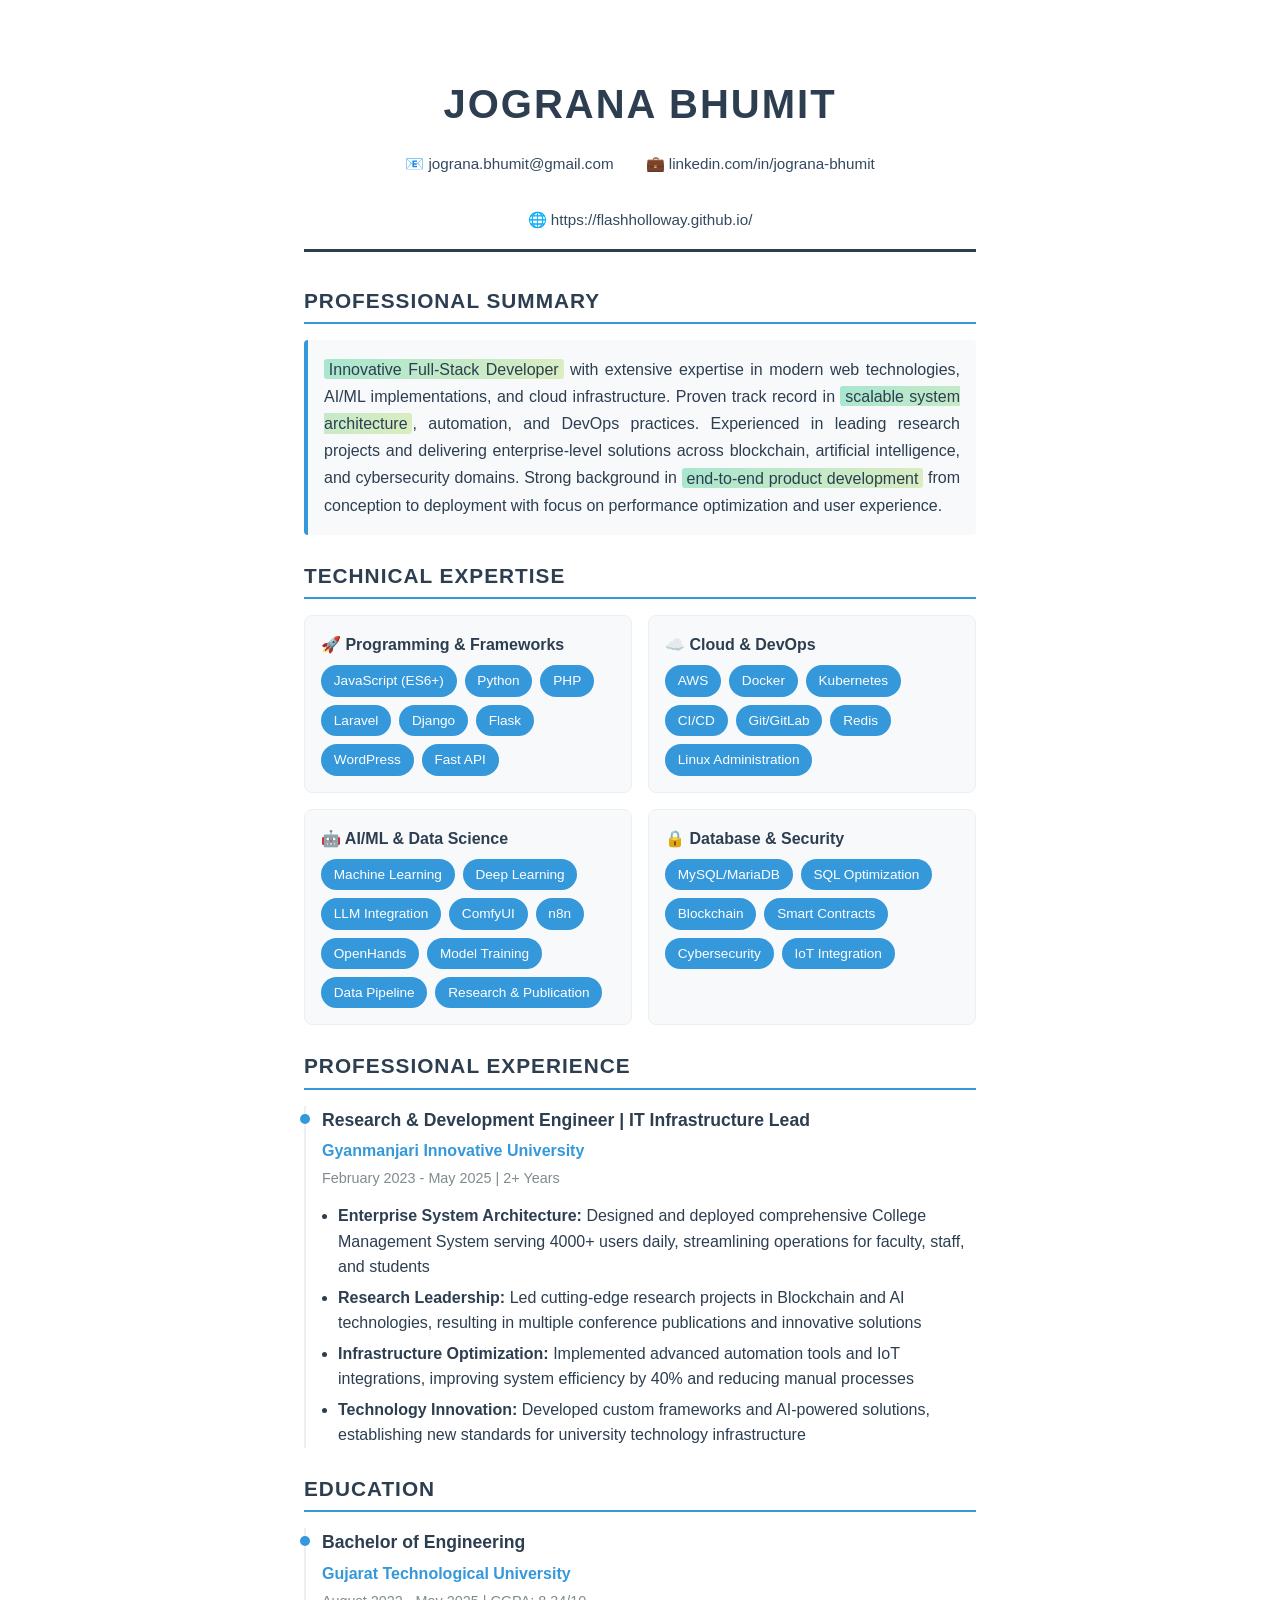
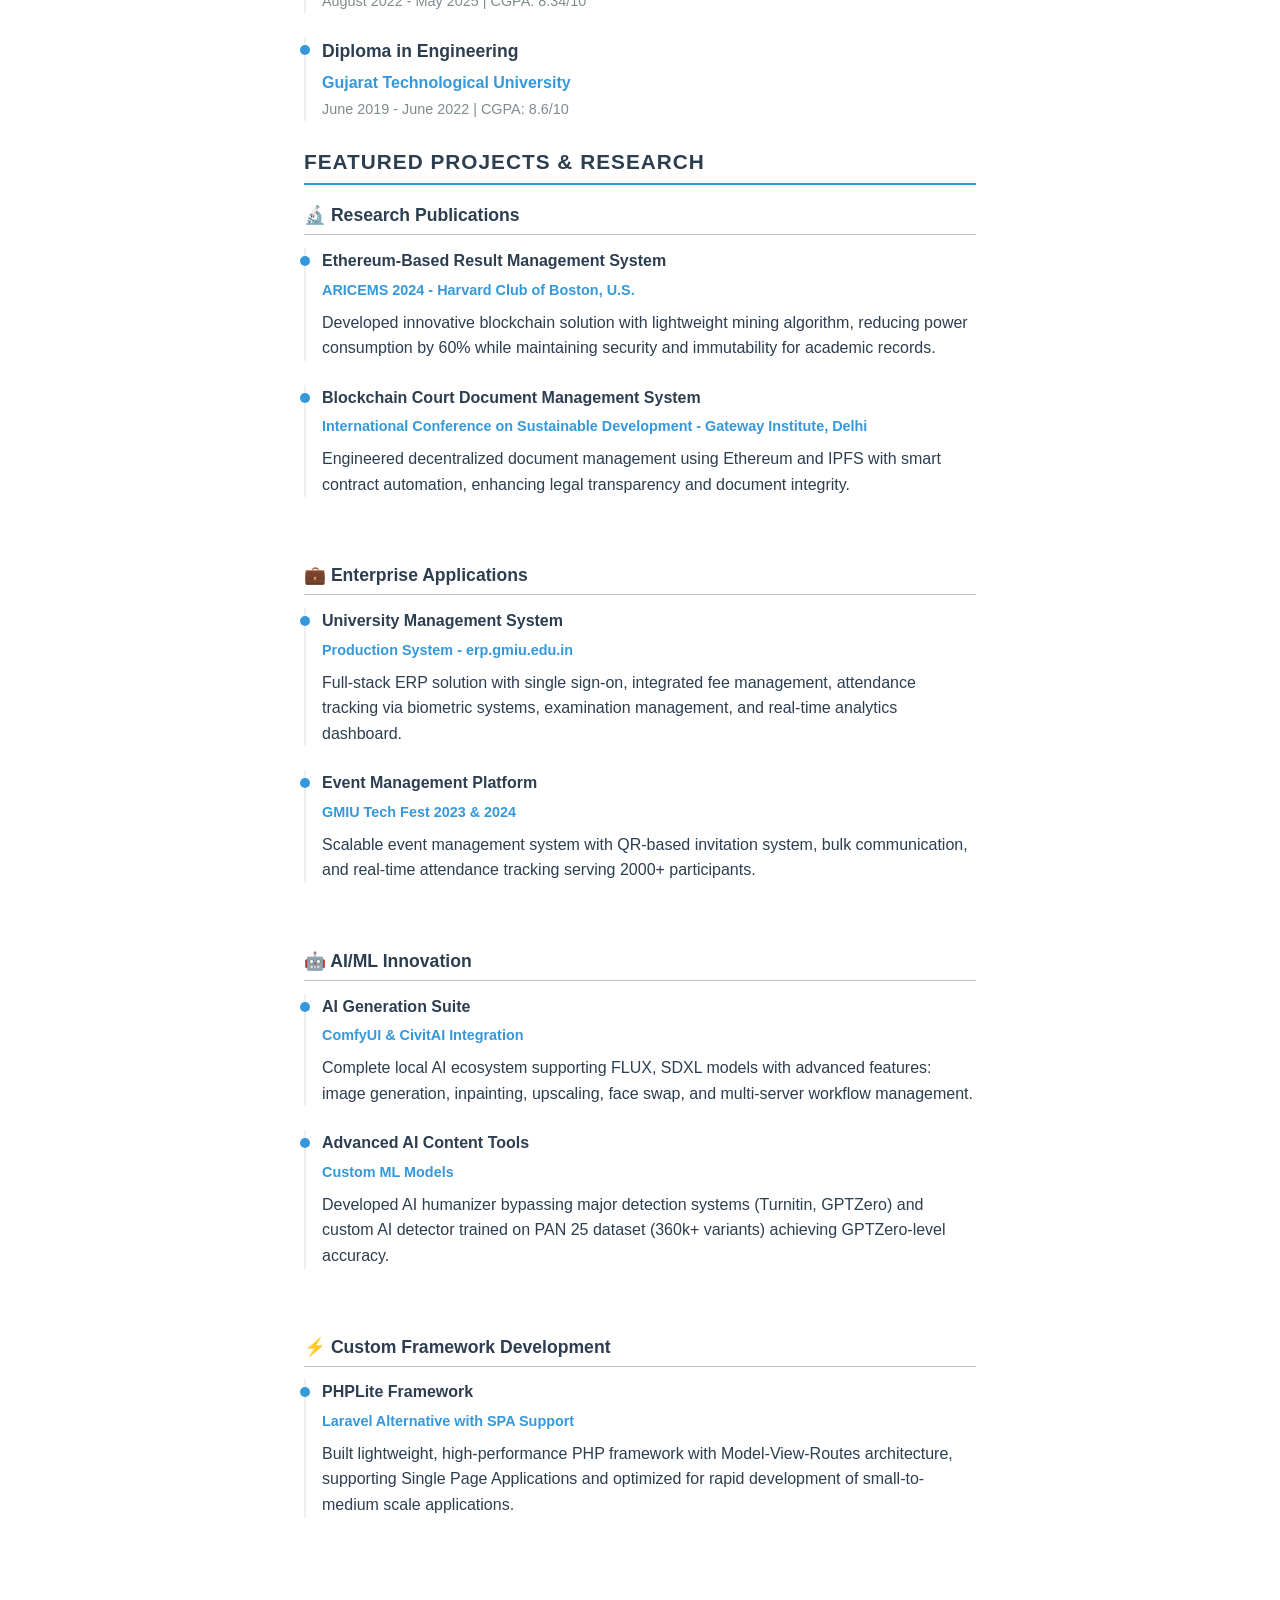
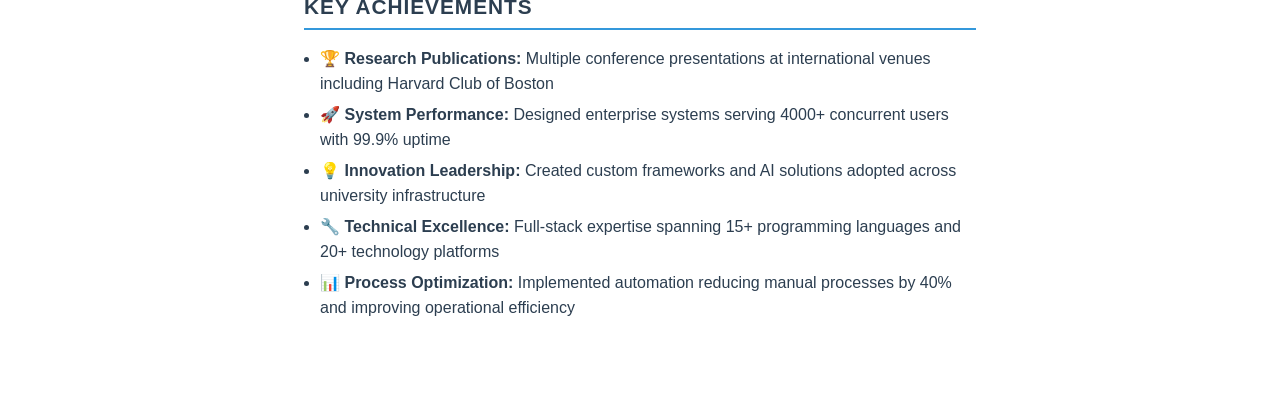
==== resume.html @ 586ed1d1 "Initial Commit Signed-off-by: FlaShHolloway <flashholloway@gmail.com>" ====
<!DOCTYPE html>
<html lang="en">
<head>
    <meta charset="UTF-8">
    <meta name="viewport" content="width=device-width, initial-scale=1.0">
    <title>Jograna Bhumit - Resume</title>
    <link rel="icon"
        href="data:image/svg+xml,%3Csvg xmlns='http://www.w3.org/2000/svg' viewBox='0 0 100 100'%3E%3Cdefs%3E%3ClinearGradient id='g' x1='0' y1='0' x2='1' y2='1'%3E%3Cstop offset='0%25' stop-color='%2300ffff'/%3E%3Cstop offset='100%25' stop-color='%23ff00ff'/%3E%3C/linearGradient%3E%3C/defs%3E%3Cstyle%3E@import url('https://fonts.googleapis.com/css2?family=Orbitron:wght@900');%3C/style%3E%3Crect width='100' height='100' rx='20' fill='%230a0a0a' stroke='url(%23g)' stroke-width='5'/%3E%3Ctext x='50%25' y='50%25' font-family='Orbitron,sans-serif' font-size='50' font-weight='900' fill='url(%23g)' text-anchor='middle' dy='.35em'%3EJB%3C/text%3E%3C/svg%3E">
    <style>
        * {
            margin: 0;
            padding: 0;
            box-sizing: border-box;
        }
        
        body {
            font-family: 'Segoe UI', Tahoma, Geneva, Verdana, sans-serif;
            line-height: 1.6;
            color: #333;
            background: white;
            max-width: 8.5in;
            margin: 0 auto;
            padding: 0.75in;
        }
        
        .header {
            text-align: center;
            margin-bottom: 2rem;
            border-bottom: 3px solid #2c3e50;
            padding-bottom: 1rem;
        }
        
        .name {
            font-size: 2.5rem;
            font-weight: 700;
            color: #2c3e50;
            margin-bottom: 0.5rem;
            letter-spacing: 2px;
        }
        
        .contact-info {
            display: flex;
            justify-content: center;
            gap: 2rem;
            flex-wrap: wrap;
            margin-top: 1rem;
        }
        
        .contact-item {
            color: #34495e;
            font-size: 0.95rem;
            display: flex;
            align-items: center;
            gap: 0.5rem;
        }
        
        .section {
            margin: 1.5rem 0;
        }
        
        .section-title {
            font-size: 1.3rem;
            font-weight: 700;
            color: #2c3e50;
            margin-bottom: 1rem;
            text-transform: uppercase;
            letter-spacing: 1px;
            border-bottom: 2px solid #3498db;
            padding-bottom: 0.3rem;
        }
        
        .summary {
            font-size: 1rem;
            line-height: 1.7;
            color: #2c3e50;
            text-align: justify;
            background: #f8f9fa;
            padding: 1rem;
            border-left: 4px solid #3498db;
            border-radius: 4px;
        }
        
        .experience-item, .education-item, .project-item {
            margin-bottom: 1.5rem;
            padding-left: 1rem;
            border-left: 2px solid #ecf0f1;
            position: relative;
        }
        
        .experience-item::before, .education-item::before, .project-item::before {
            content: '';
            position: absolute;
            left: -6px;
            top: 0.5rem;
            width: 10px;
            height: 10px;
            border-radius: 50%;
            background: #3498db;
        }
        
        .job-title {
            font-size: 1.1rem;
            font-weight: 700;
            color: #2c3e50;
            margin-bottom: 0.3rem;
        }
        
        .company {
            font-size: 1rem;
            font-weight: 600;
            color: #3498db;
            margin-bottom: 0.2rem;
        }
        
        .duration {
            font-size: 0.9rem;
            color: #7f8c8d;
            margin-bottom: 0.8rem;
        }
        
        .description {
            color: #2c3e50;
            line-height: 1.6;
        }
        
        .description ul {
            margin-left: 1rem;
            margin-top: 0.5rem;
        }
        
        .description li {
            margin-bottom: 0.3rem;
        }
        
        .skills-grid {
            display: grid;
            grid-template-columns: repeat(auto-fit, minmax(300px, 1fr));
            gap: 1rem;
            margin-top: 1rem;
        }
        
        .skill-category {
            background: #f8f9fa;
            padding: 1rem;
            border-radius: 8px;
            border: 1px solid #ecf0f1;
        }
        
        .skill-category-title {
            font-weight: 700;
            color: #2c3e50;
            margin-bottom: 0.5rem;
            font-size: 1rem;
        }
        
        .skill-tags {
            display: flex;
            flex-wrap: wrap;
            gap: 0.5rem;
        }
        
        .skill-tag {
            background: #3498db;
            color: white;
            padding: 0.3rem 0.8rem;
            border-radius: 20px;
            font-size: 0.85rem;
            font-weight: 500;
        }
        
        .projects-grid {
            display: grid;
            gap: 1rem;
        }
        
        .project-category {
            margin-bottom: 1.5rem;
        }
        
        .project-category-title {
            font-size: 1.1rem;
            font-weight: 700;
            color: #2c3e50;
            margin-bottom: 0.8rem;
            padding-bottom: 0.3rem;
            border-bottom: 1px solid #bdc3c7;
        }
        
        .project-title {
            font-weight: 700;
            color: #2c3e50;
            margin-bottom: 0.3rem;
        }
        
        .project-subtitle {
            font-size: 0.9rem;
            color: #3498db;
            font-weight: 600;
            margin-bottom: 0.5rem;
        }
        
        .highlight {
            background: linear-gradient(120deg, #a8e6cf 0%, #dcedc1 100%);
            padding: 0.1rem 0.3rem;
            border-radius: 3px;
        }
        
        @media print {
            body {
                padding: 0.5in;
                max-width: none;
            }
            .section {
                break-inside: avoid;
            }
        }
    </style>
</head>
<body>
    <div class="header">
        <div class="name">JOGRANA BHUMIT</div>
        <div class="contact-info">
            <div class="contact-item">📧 jograna.bhumit@gmail.com</div>
            <div class="contact-item">💼 linkedin.com/in/jograna-bhumit</div>
            <div class="contact-item">🌐 https://flashholloway.github.io/</div>
        </div>
    </div>

    <div class="section">
        <div class="section-title">Professional Summary</div>
        <div class="summary">
            <span class="highlight">Innovative Full-Stack Developer</span> with extensive expertise in modern web technologies, AI/ML implementations, and cloud infrastructure. Proven track record in <span class="highlight">scalable system architecture</span>, automation, and DevOps practices. Experienced in leading research projects and delivering enterprise-level solutions across blockchain, artificial intelligence, and cybersecurity domains. Strong background in <span class="highlight">end-to-end product development</span> from conception to deployment with focus on performance optimization and user experience.
        </div>
    </div>

    <div class="section">
        <div class="section-title">Technical Expertise</div>
        <div class="skills-grid">
            <div class="skill-category">
                <div class="skill-category-title">🚀 Programming & Frameworks</div>
                <div class="skill-tags">
                    <span class="skill-tag">JavaScript (ES6+)</span>
                    <span class="skill-tag">Python</span>
                    <span class="skill-tag">PHP</span>
                    <span class="skill-tag">Laravel</span>
                    <span class="skill-tag">Django</span>
                    <span class="skill-tag">Flask</span>
                    <span class="skill-tag">WordPress</span>
                    <span class="skill-tag">Fast API</span>
                </div>
            </div>
            <div class="skill-category">
                <div class="skill-category-title">☁️ Cloud & DevOps</div>
                <div class="skill-tags">
                    <span class="skill-tag">AWS</span>
                    <span class="skill-tag">Docker</span>
                    <span class="skill-tag">Kubernetes</span>
                    <span class="skill-tag">CI/CD</span>
                    <span class="skill-tag">Git/GitLab</span>
                    <span class="skill-tag">Redis</span>
                    <span class="skill-tag">Linux Administration</span>
                </div>
            </div>
            <div class="skill-category">
                <div class="skill-category-title">🤖 AI/ML & Data Science</div>
                <div class="skill-tags">
                    <span class="skill-tag">Machine Learning</span>
                    <span class="skill-tag">Deep Learning</span>
                    <span class="skill-tag">LLM Integration</span>
                    <span class="skill-tag">ComfyUI</span>
                    <span class="skill-tag">n8n</span>
                    <span class="skill-tag">OpenHands</span>
                    <span class="skill-tag">Model Training</span>
                    <span class="skill-tag">Data Pipeline</span>
                    <span class="skill-tag">Research & Publication</span>
                </div>
            </div>
            <div class="skill-category">
                <div class="skill-category-title">🔒 Database & Security</div>
                <div class="skill-tags">
                    <span class="skill-tag">MySQL/MariaDB</span>
                    <span class="skill-tag">SQL Optimization</span>
                    <span class="skill-tag">Blockchain</span>
                    <span class="skill-tag">Smart Contracts</span>
                    <span class="skill-tag">Cybersecurity</span>
                    <span class="skill-tag">IoT Integration</span>
                </div>
            </div>
        </div>
    </div>

    <div class="section">
        <div class="section-title">Professional Experience</div>
        <div class="experience-item">
            <div class="job-title">Research & Development Engineer | IT Infrastructure Lead</div>
            <div class="company">Gyanmanjari Innovative University</div>
            <div class="duration">February 2023 - May 2025 | 2+ Years</div>
            <div class="description">
                <ul>
                    <li><strong>Enterprise System Architecture:</strong> Designed and deployed comprehensive College Management System serving 4000+ users daily, streamlining operations for faculty, staff, and students</li>
                    <li><strong>Research Leadership:</strong> Led cutting-edge research projects in Blockchain and AI technologies, resulting in multiple conference publications and innovative solutions</li>
                    <li><strong>Infrastructure Optimization:</strong> Implemented advanced automation tools and IoT integrations, improving system efficiency by 40% and reducing manual processes</li>
                    <li><strong>Technology Innovation:</strong> Developed custom frameworks and AI-powered solutions, establishing new standards for university technology infrastructure</li>
                </ul>
            </div>
        </div>
    </div>

    <div class="section">
        <div class="section-title">Education</div>
        <div class="education-item">
            <div class="job-title">Bachelor of Engineering</div>
            <div class="company">Gujarat Technological University</div>
            <div class="duration">August 2022 - May 2025 | CGPA: 8.34/10</div>
        </div>
        <div class="education-item">
            <div class="job-title">Diploma in Engineering</div>
            <div class="company">Gujarat Technological University</div>
            <div class="duration">June 2019 - June 2022 | CGPA: 8.6/10</div>
        </div>
    </div>

    <div class="section">
        <div class="section-title">Featured Projects & Research</div>
        <div class="projects-grid">
            <div class="project-category">
                <div class="project-category-title">🔬 Research Publications</div>
                <div class="project-item">
                    <div class="project-title">Ethereum-Based Result Management System</div>
                    <div class="project-subtitle">ARICEMS 2024 - Harvard Club of Boston, U.S.</div>
                    <div class="description">Developed innovative blockchain solution with lightweight mining algorithm, reducing power consumption by 60% while maintaining security and immutability for academic records.</div>
                </div>
                <div class="project-item">
                    <div class="project-title">Blockchain Court Document Management System</div>
                    <div class="project-subtitle">International Conference on Sustainable Development - Gateway Institute, Delhi</div>
                    <div class="description">Engineered decentralized document management using Ethereum and IPFS with smart contract automation, enhancing legal transparency and document integrity.</div>
                </div>
            </div>

            <div class="project-category">
                <div class="project-category-title">💼 Enterprise Applications</div>
                <div class="project-item">
                    <div class="project-title">University Management System</div>
                    <div class="project-subtitle">Production System - erp.gmiu.edu.in</div>
                    <div class="description">Full-stack ERP solution with single sign-on, integrated fee management, attendance tracking via biometric systems, examination management, and real-time analytics dashboard.</div>
                </div>
                <div class="project-item">
                    <div class="project-title">Event Management Platform</div>
                    <div class="project-subtitle">GMIU Tech Fest 2023 & 2024</div>
                    <div class="description">Scalable event management system with QR-based invitation system, bulk communication, and real-time attendance tracking serving 2000+ participants.</div>
                </div>
            </div>

            <div class="project-category">
                <div class="project-category-title">🤖 AI/ML Innovation</div>
                <div class="project-item">
                    <div class="project-title">AI Generation Suite</div>
                    <div class="project-subtitle">ComfyUI & CivitAI Integration</div>
                    <div class="description">Complete local AI ecosystem supporting FLUX, SDXL models with advanced features: image generation, inpainting, upscaling, face swap, and multi-server workflow management.</div>
                </div>
                <div class="project-item">
                    <div class="project-title">Advanced AI Content Tools</div>
                    <div class="project-subtitle">Custom ML Models</div>
                    <div class="description">Developed AI humanizer bypassing major detection systems (Turnitin, GPTZero) and custom AI detector trained on PAN 25 dataset (360k+ variants) achieving GPTZero-level accuracy.</div>
                </div>
            </div>

            <div class="project-category">
                <div class="project-category-title">⚡ Custom Framework Development</div>
                <div class="project-item">
                    <div class="project-title">PHPLite Framework</div>
                    <div class="project-subtitle">Laravel Alternative with SPA Support</div>
                    <div class="description">Built lightweight, high-performance PHP framework with Model-View-Routes architecture, supporting Single Page Applications and optimized for rapid development of small-to-medium scale applications.</div>
                </div>
            </div>
        </div>
    </div>

    <div class="section">
        <div class="section-title">Key Achievements</div>
        <div class="description">
            <ul>
                <li>🏆 <strong>Research Publications:</strong> Multiple conference presentations at international venues including Harvard Club of Boston</li>
                <li>🚀 <strong>System Performance:</strong> Designed enterprise systems serving 4000+ concurrent users with 99.9% uptime</li>
                <li>💡 <strong>Innovation Leadership:</strong> Created custom frameworks and AI solutions adopted across university infrastructure</li>
                <li>🔧 <strong>Technical Excellence:</strong> Full-stack expertise spanning 15+ programming languages and 20+ technology platforms</li>
                <li>📊 <strong>Process Optimization:</strong> Implemented automation reducing manual processes by 40% and improving operational efficiency</li>
            </ul>
        </div>
    </div>
</body>
</html>
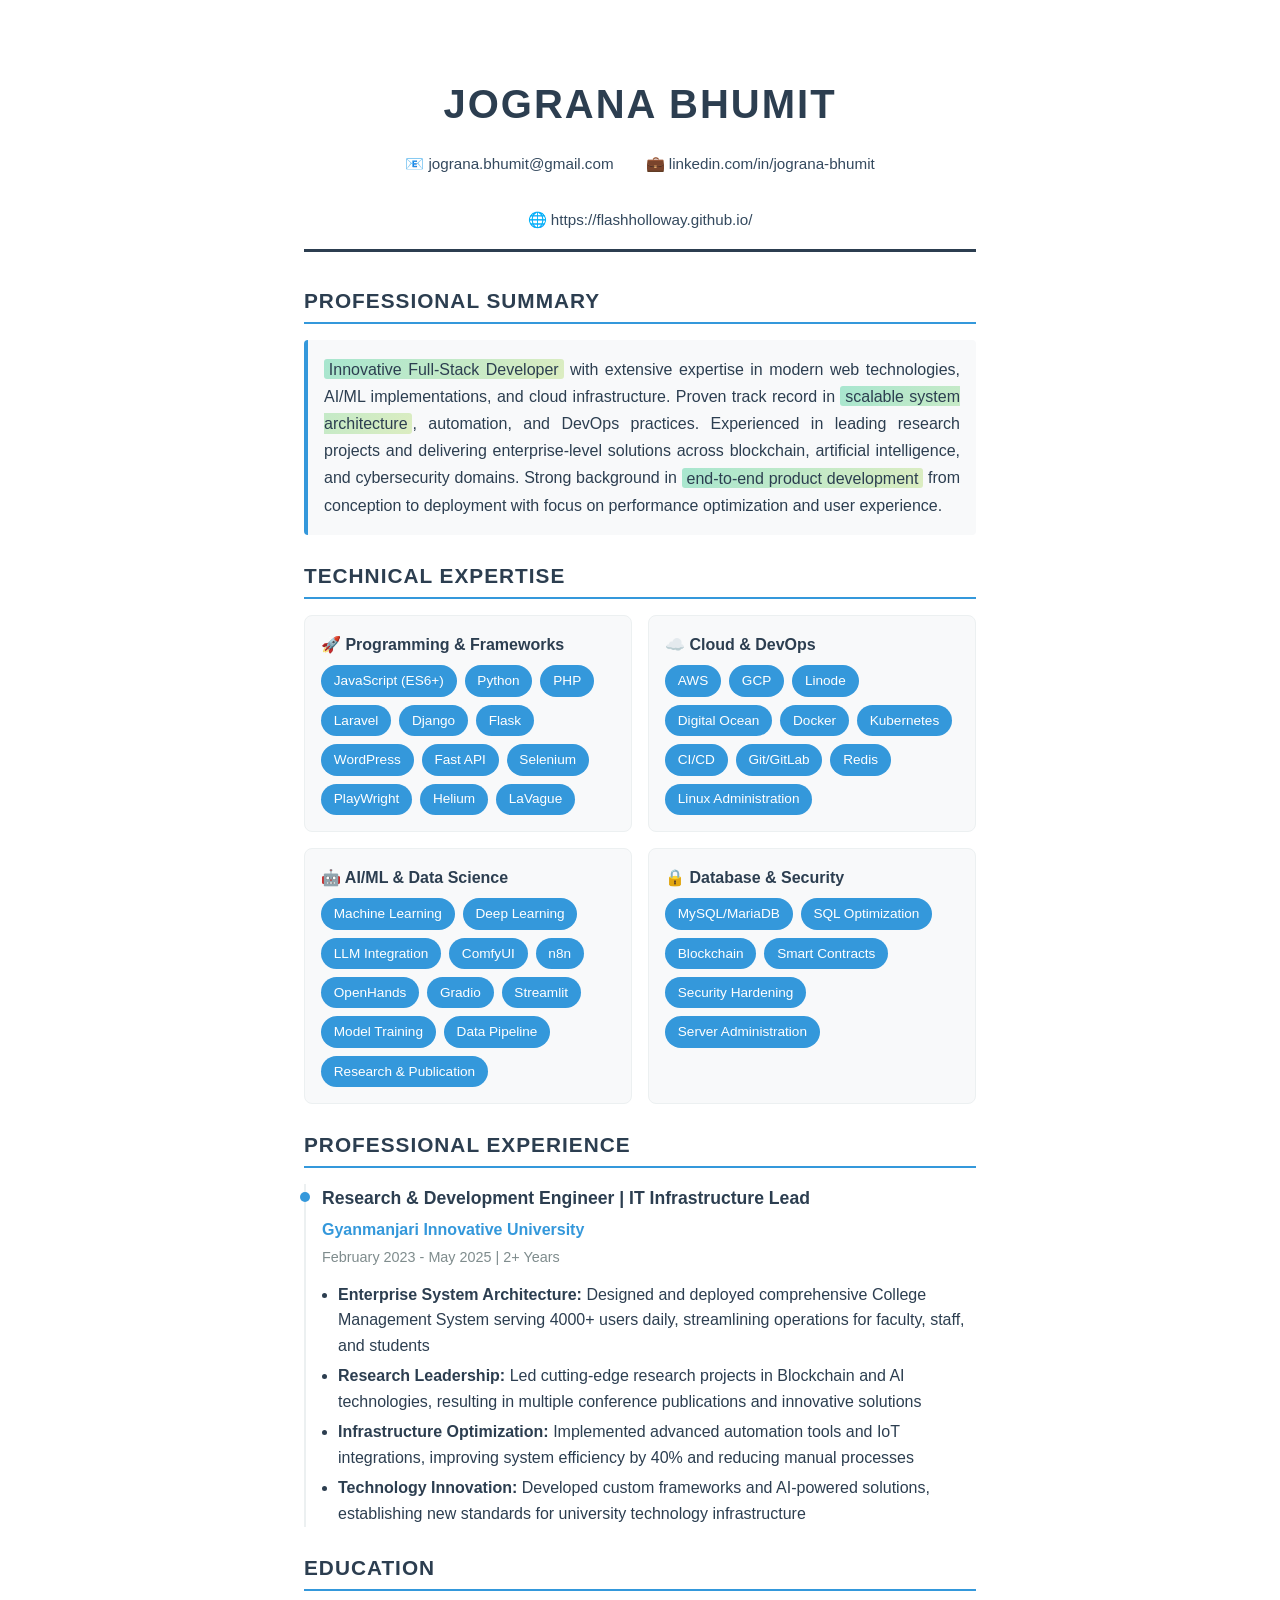
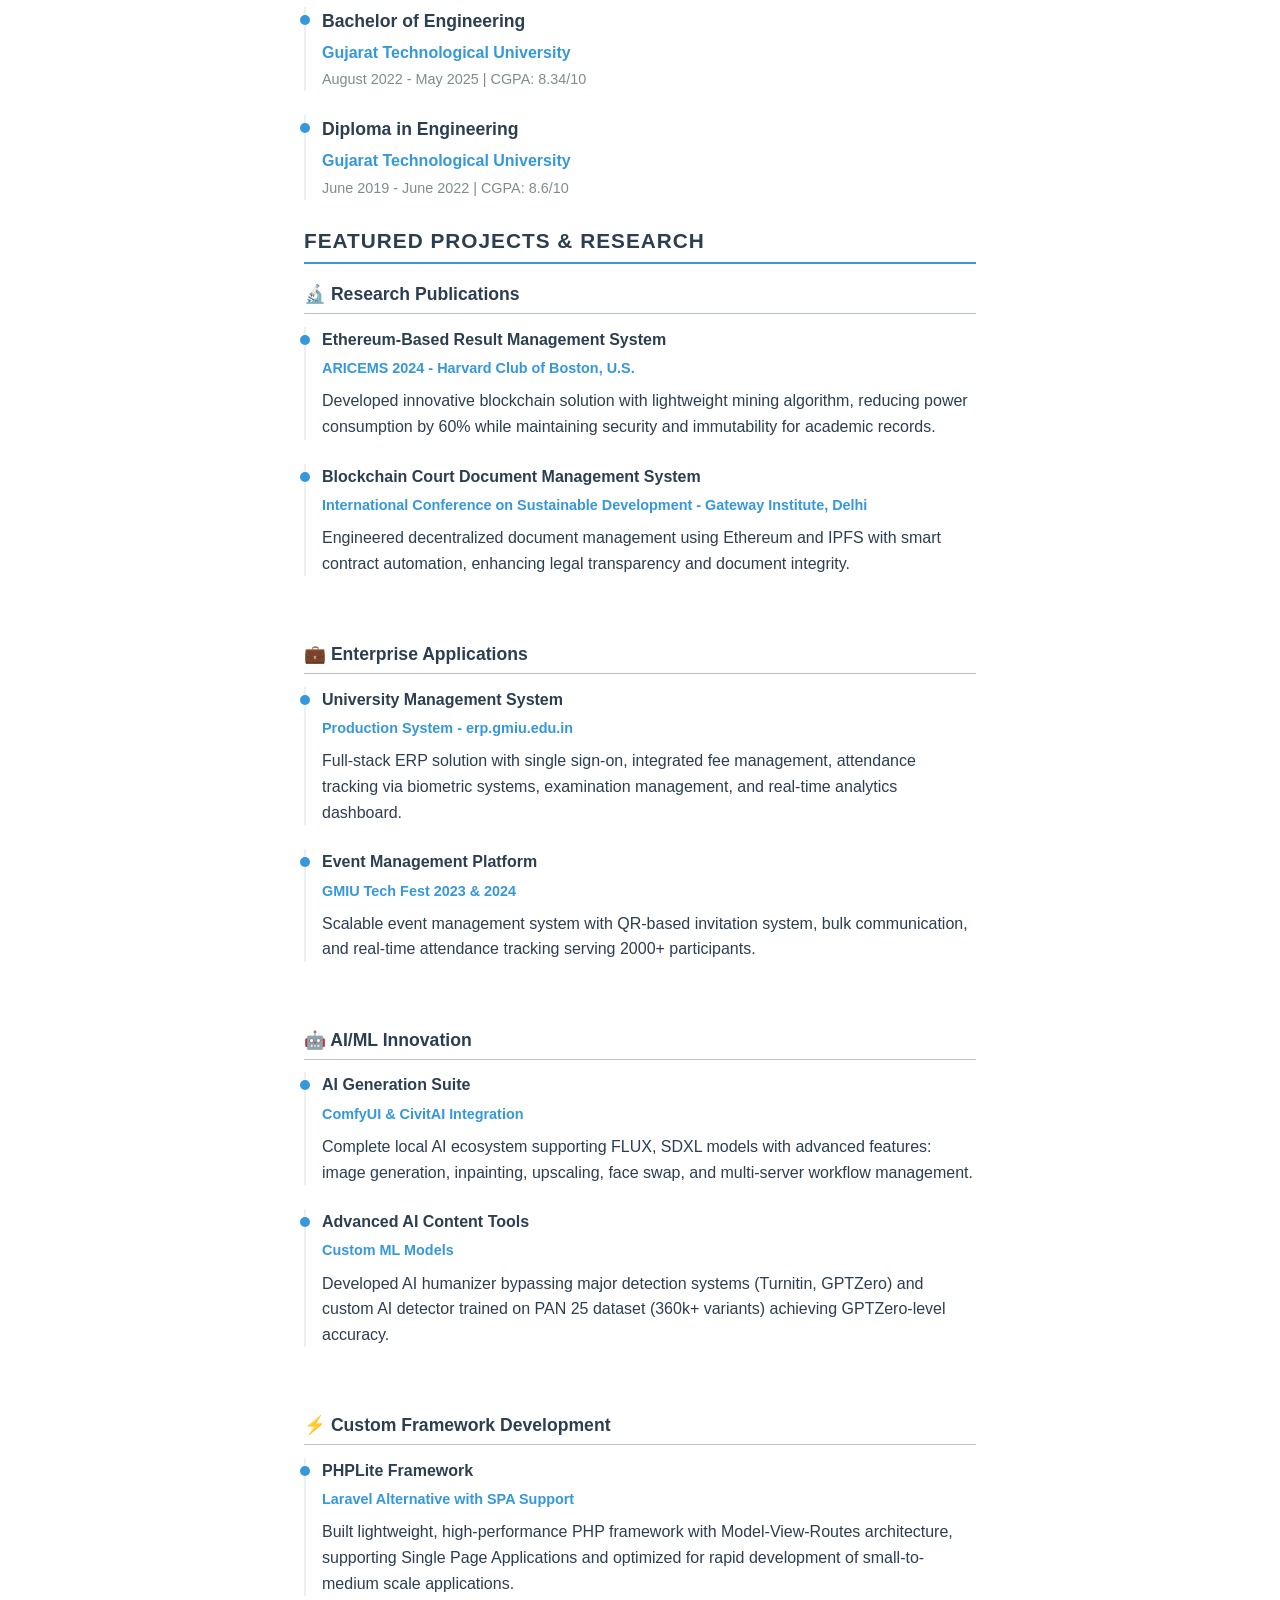
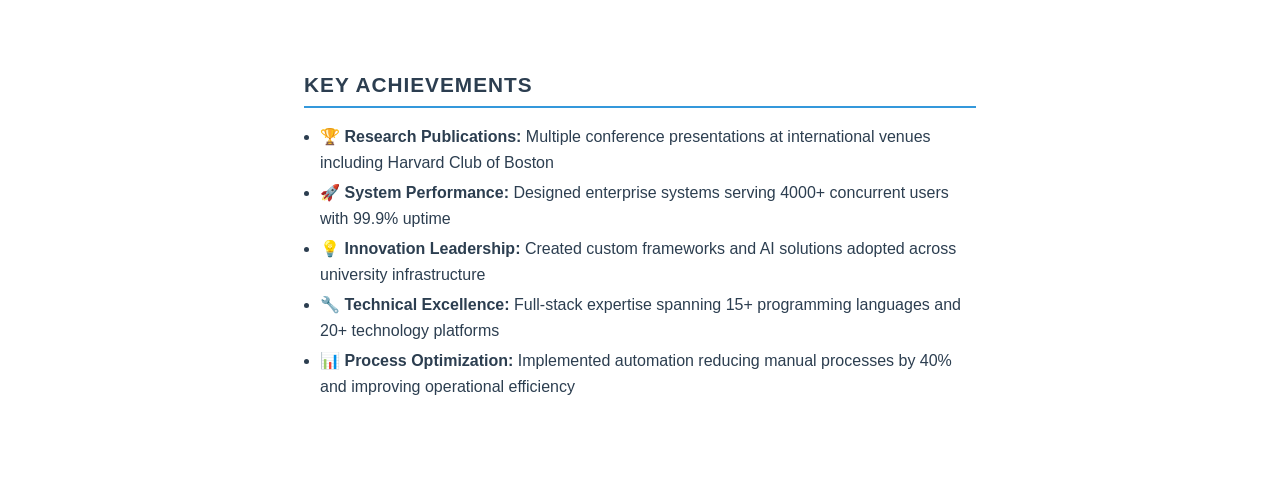
==== commit bf2bad04: "Added webscarping and AI skills. Fixed Pause/Play functionality. Increased amount of stars." ====
--- a/resume.html
+++ b/resume.html
@@ -247,12 +247,19 @@
                     <span class="skill-tag">Flask</span>
                     <span class="skill-tag">WordPress</span>
                     <span class="skill-tag">Fast API</span>
+                    <span class="skill-tag">Selenium</span>
+                    <span class="skill-tag">PlayWright</span>
+                    <span class="skill-tag">Helium</span>
+                    <span class="skill-tag">LaVague</span>
                 </div>
             </div>
             <div class="skill-category">
                 <div class="skill-category-title">☁️ Cloud & DevOps</div>
                 <div class="skill-tags">
                     <span class="skill-tag">AWS</span>
+                    <span class="skill-tag">GCP</span>
+                    <span class="skill-tag">Linode</span>
+                    <span class="skill-tag">Digital Ocean</span>
                     <span class="skill-tag">Docker</span>
                     <span class="skill-tag">Kubernetes</span>
                     <span class="skill-tag">CI/CD</span>
@@ -270,6 +277,8 @@
                     <span class="skill-tag">ComfyUI</span>
                     <span class="skill-tag">n8n</span>
                     <span class="skill-tag">OpenHands</span>
+                    <span class="skill-tag">Gradio</span>
+                    <span class="skill-tag">Streamlit</span>
                     <span class="skill-tag">Model Training</span>
                     <span class="skill-tag">Data Pipeline</span>
                     <span class="skill-tag">Research & Publication</span>
@@ -282,8 +291,8 @@
                     <span class="skill-tag">SQL Optimization</span>
                     <span class="skill-tag">Blockchain</span>
                     <span class="skill-tag">Smart Contracts</span>
-                    <span class="skill-tag">Cybersecurity</span>
-                    <span class="skill-tag">IoT Integration</span>
+                    <span class="skill-tag">Security Hardening</span>
+                    <span class="skill-tag">Server Administration</span>
                 </div>
             </div>
         </div>
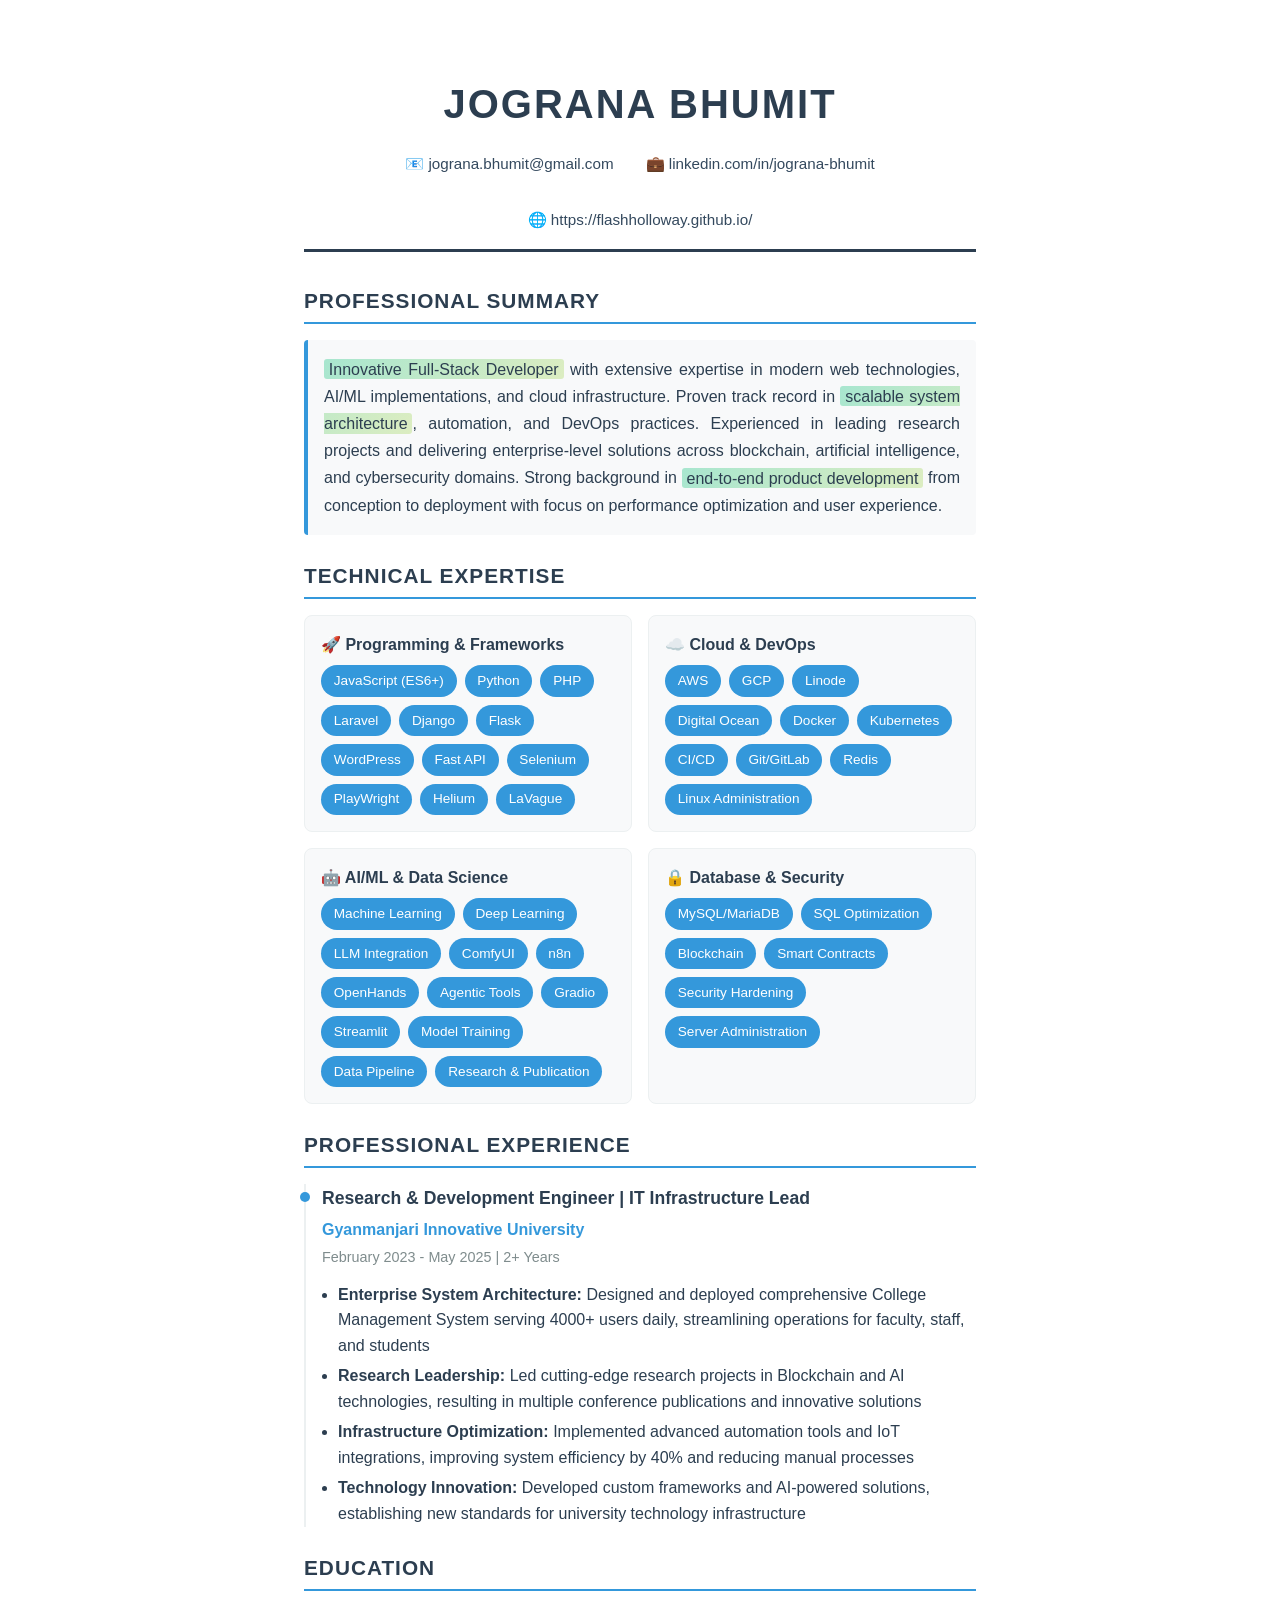
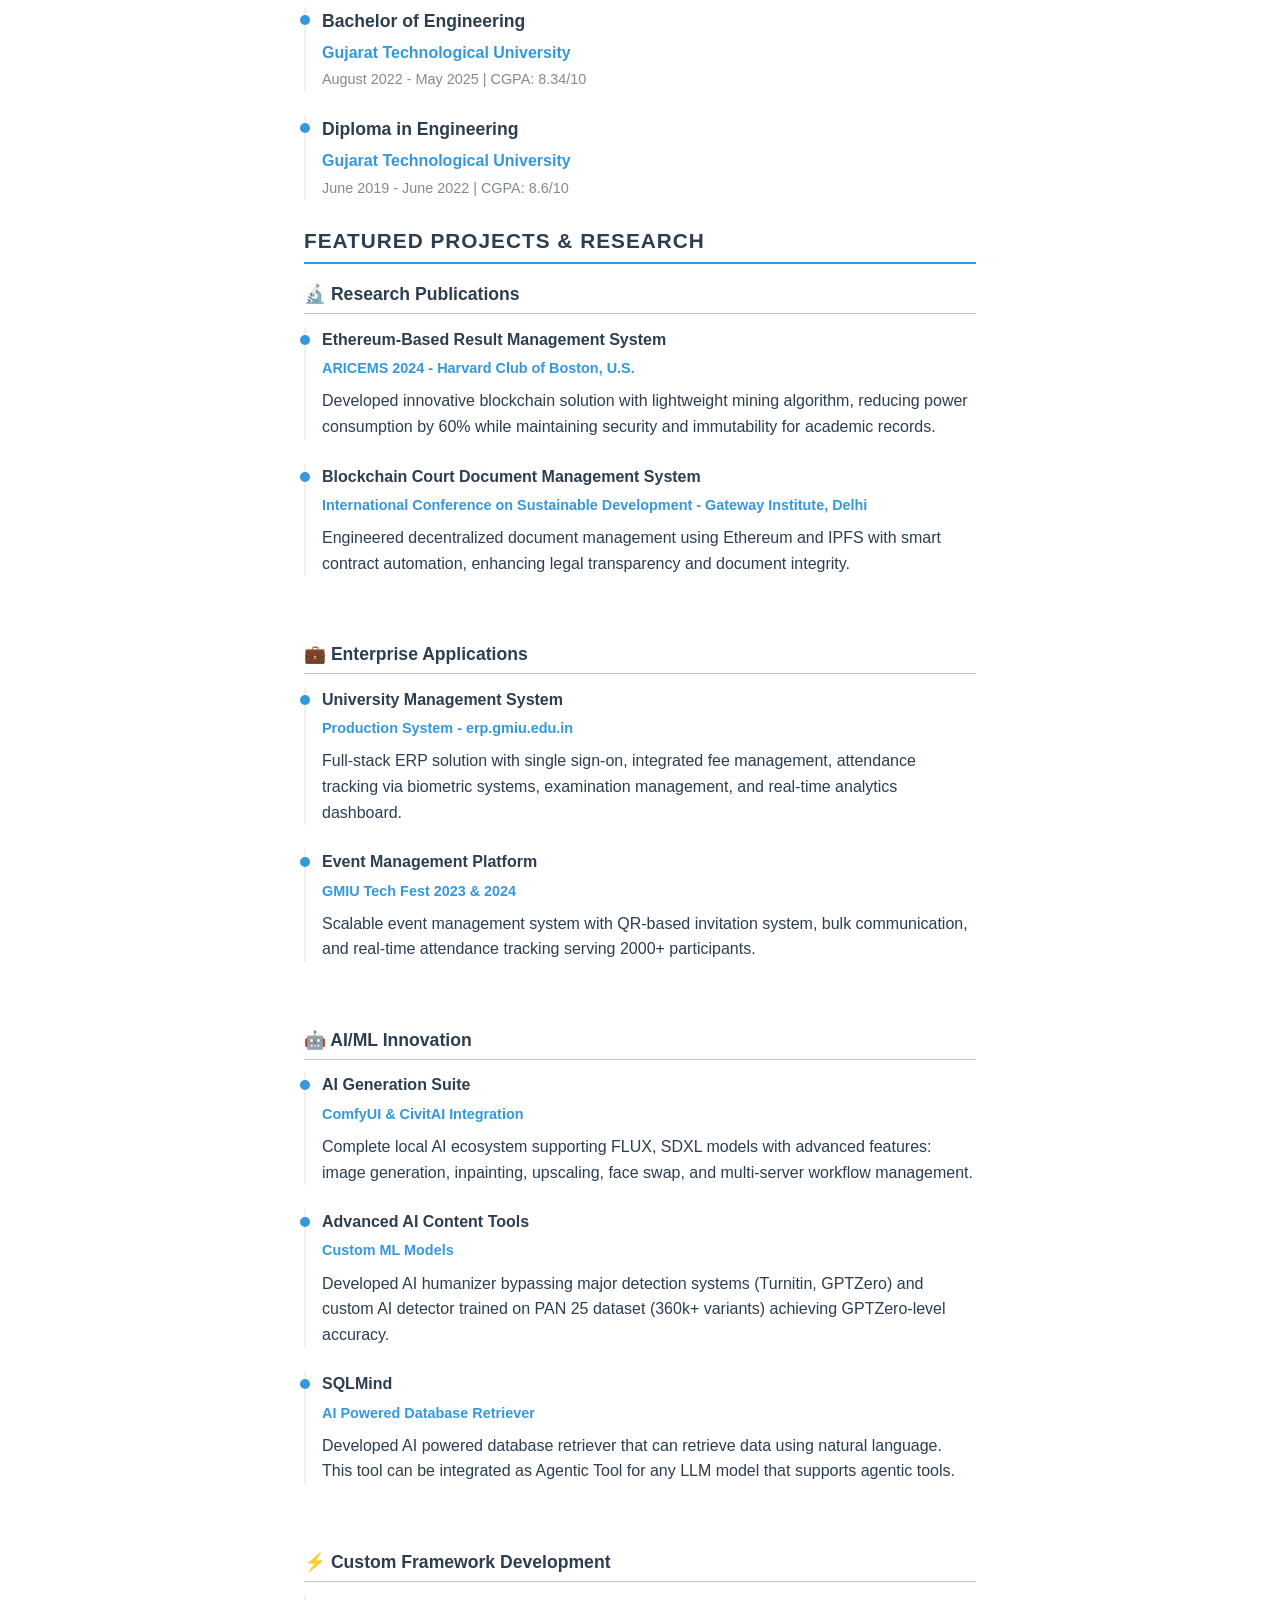
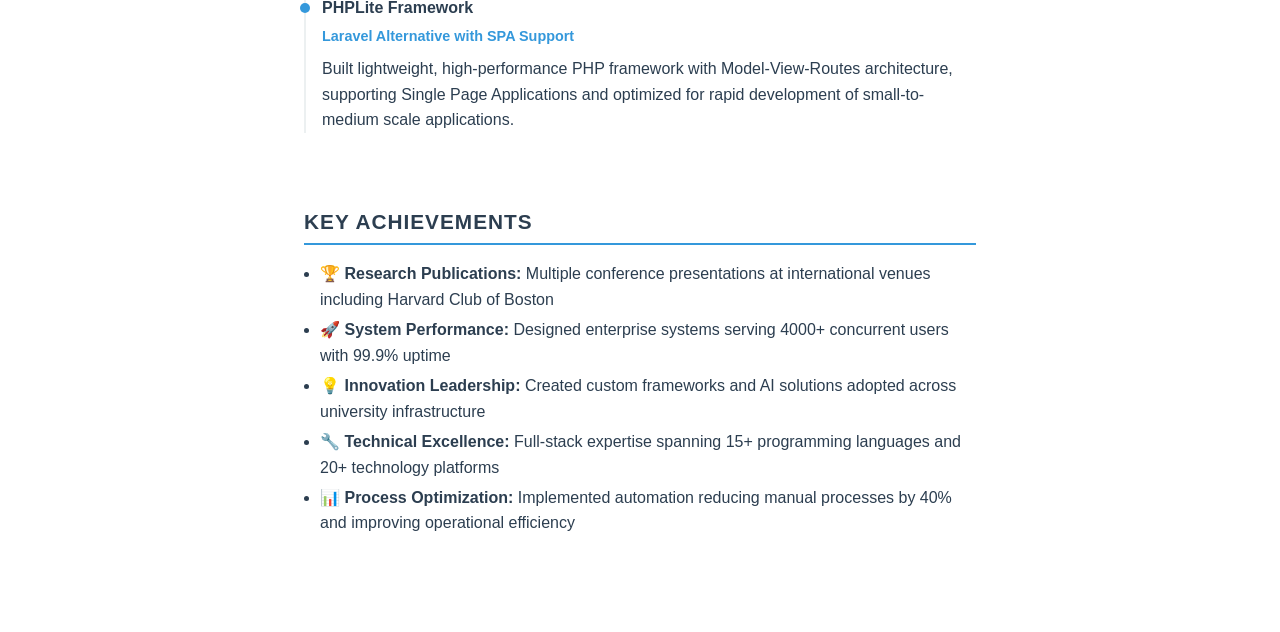
==== commit 28585418: "Added SQLMind to projects" ====
--- a/resume.html
+++ b/resume.html
@@ -277,6 +277,7 @@
                     <span class="skill-tag">ComfyUI</span>
                     <span class="skill-tag">n8n</span>
                     <span class="skill-tag">OpenHands</span>
+                    <span class="skill-tag">Agentic Tools</span>
                     <span class="skill-tag">Gradio</span>
                     <span class="skill-tag">Streamlit</span>
                     <span class="skill-tag">Model Training</span>
@@ -372,6 +373,11 @@
                     <div class="project-subtitle">Custom ML Models</div>
                     <div class="description">Developed AI humanizer bypassing major detection systems (Turnitin, GPTZero) and custom AI detector trained on PAN 25 dataset (360k+ variants) achieving GPTZero-level accuracy.</div>
                 </div>
+                <div class="project-item">
+                    <div class="project-title">SQLMind</div>
+                    <div class="project-subtitle">AI Powered Database Retriever</div>
+                    <div class="description">Developed AI powered database retriever that can retrieve data using natural language. This tool can be integrated as Agentic Tool for any LLM model that supports agentic tools.</div>
+                </div>
             </div>
 
             <div class="project-category">
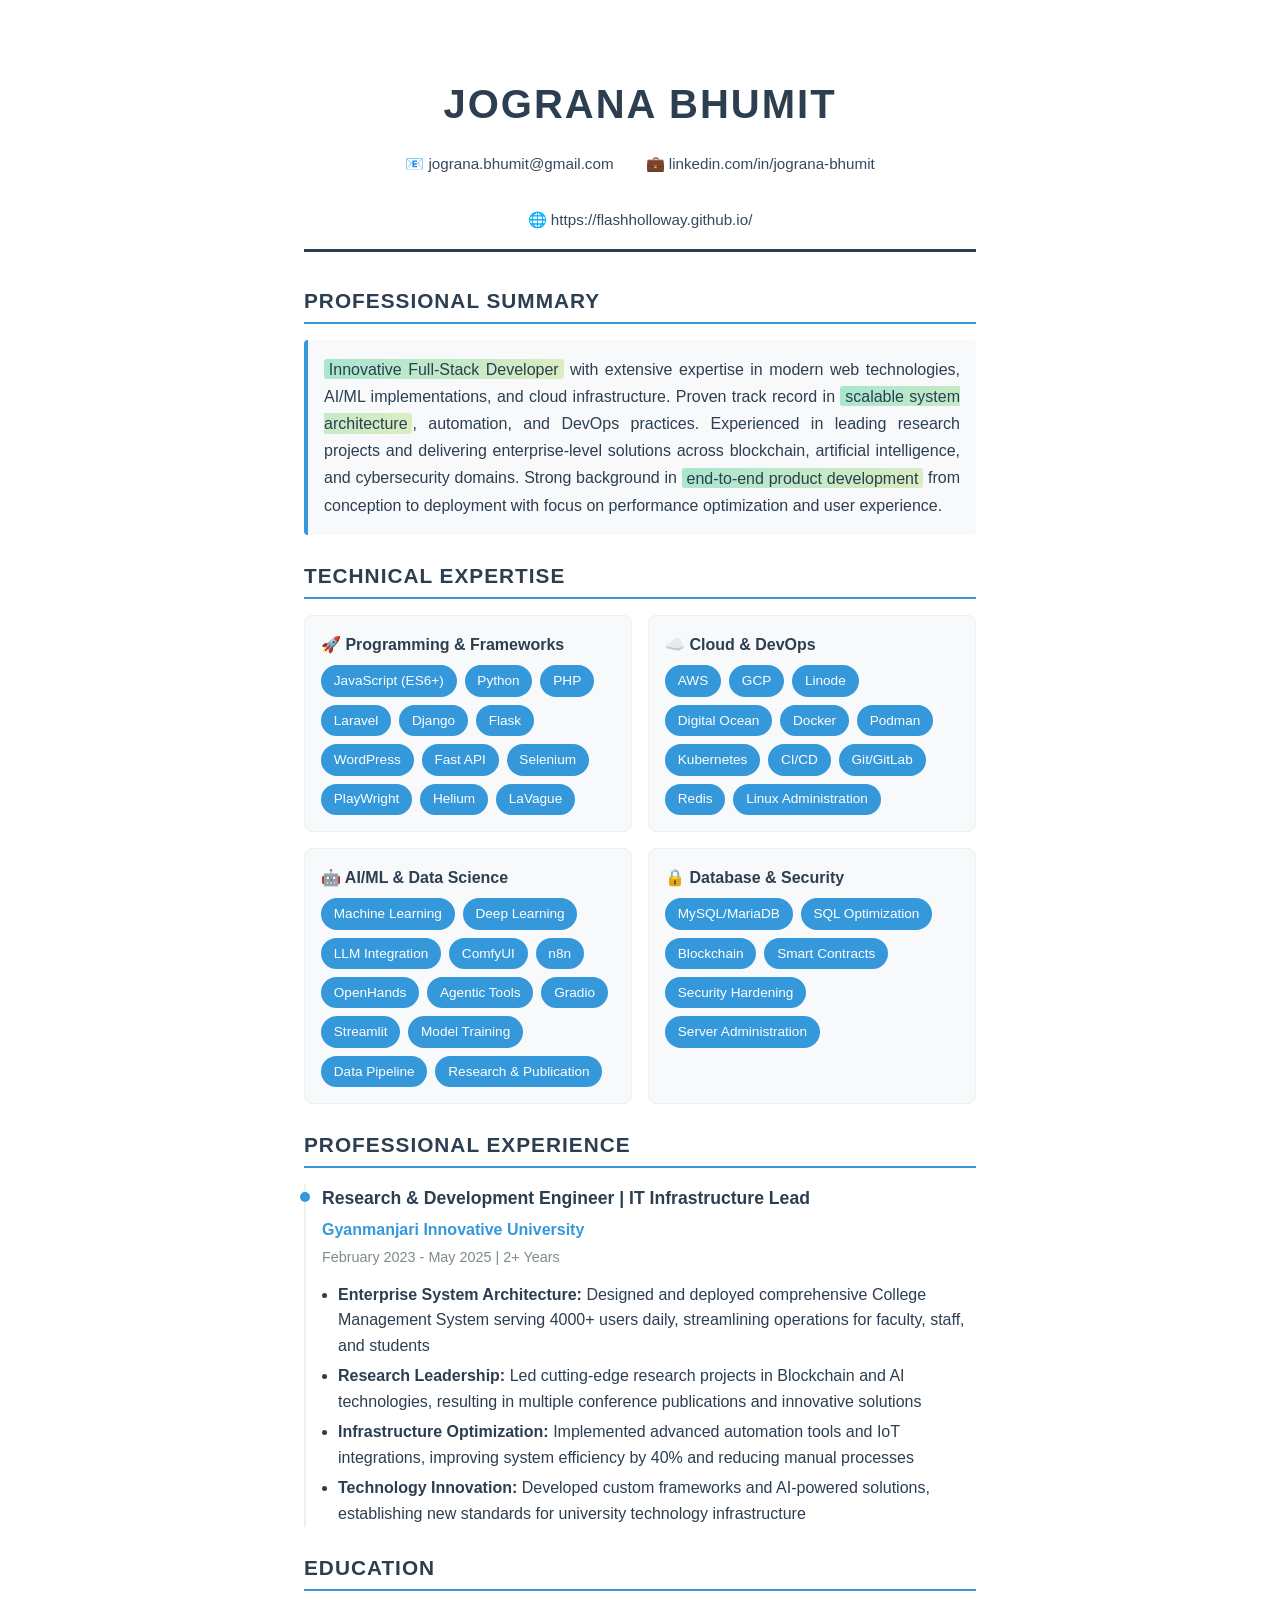
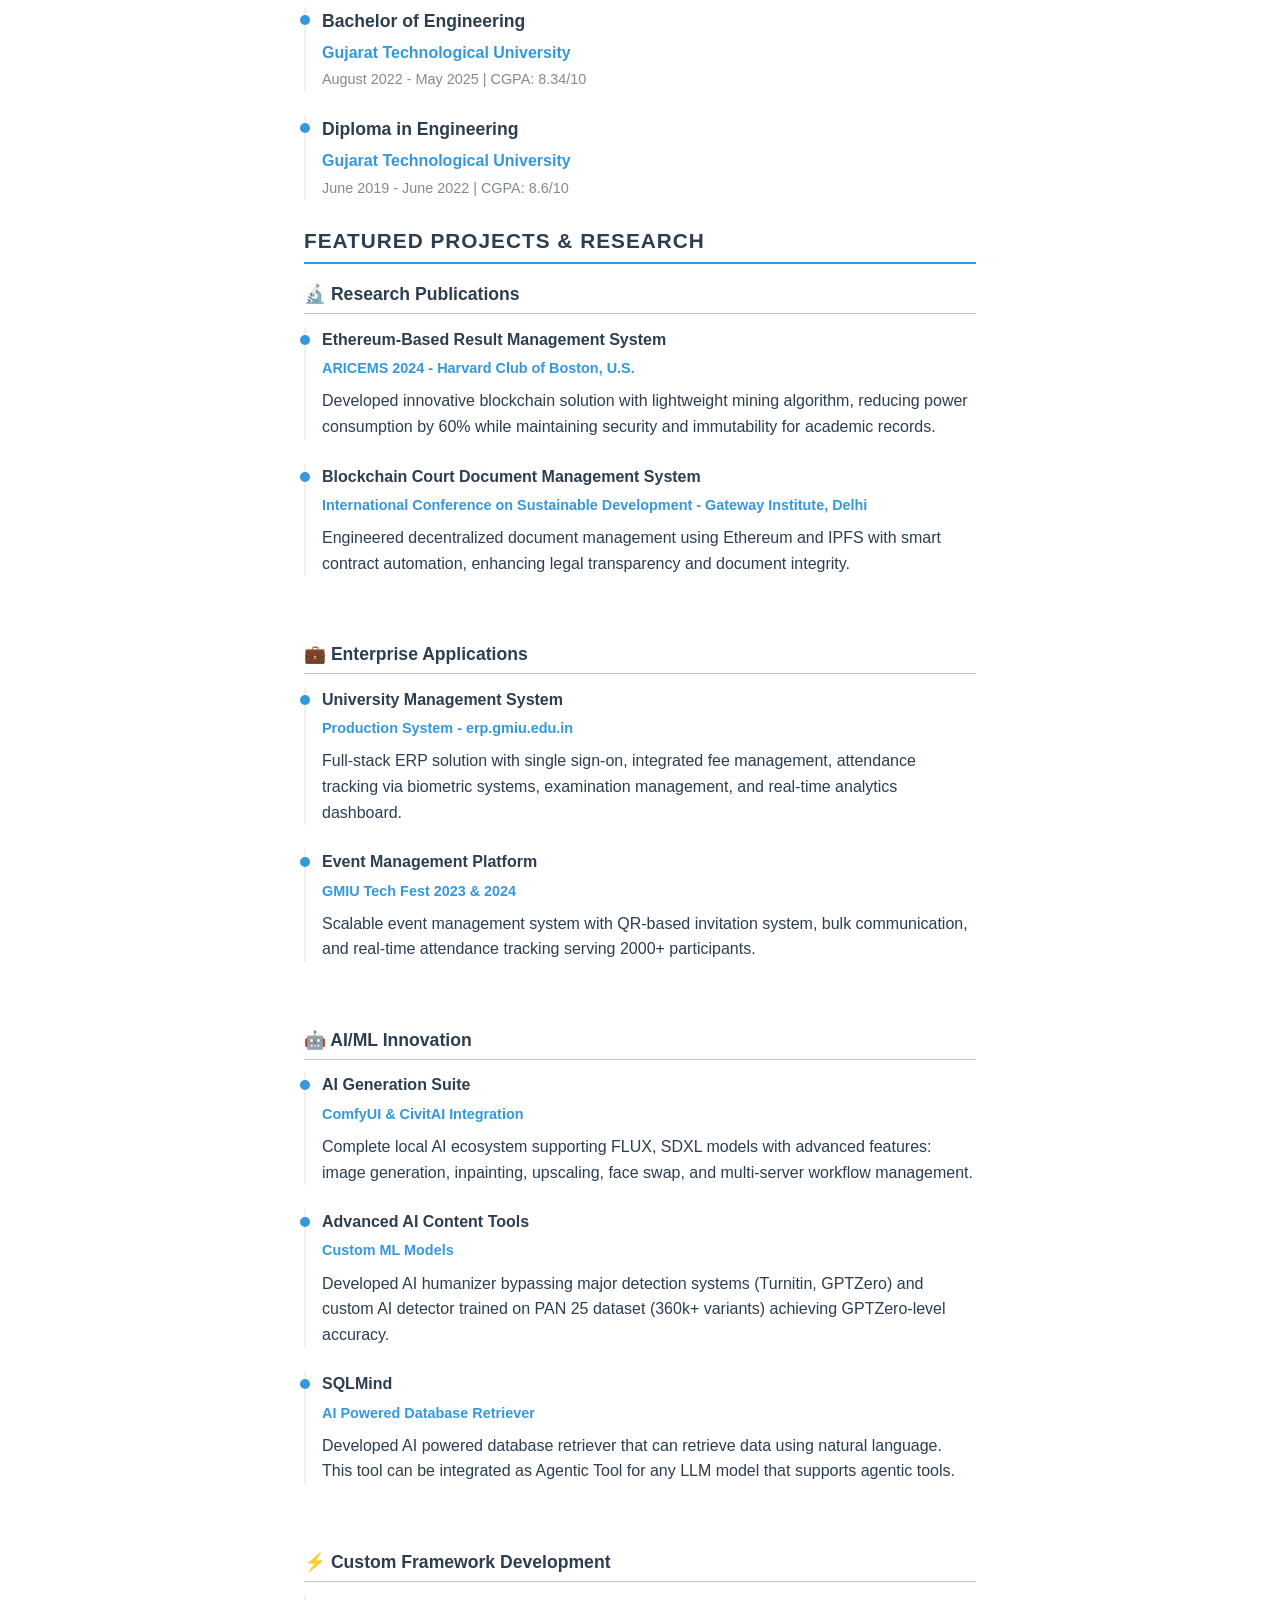
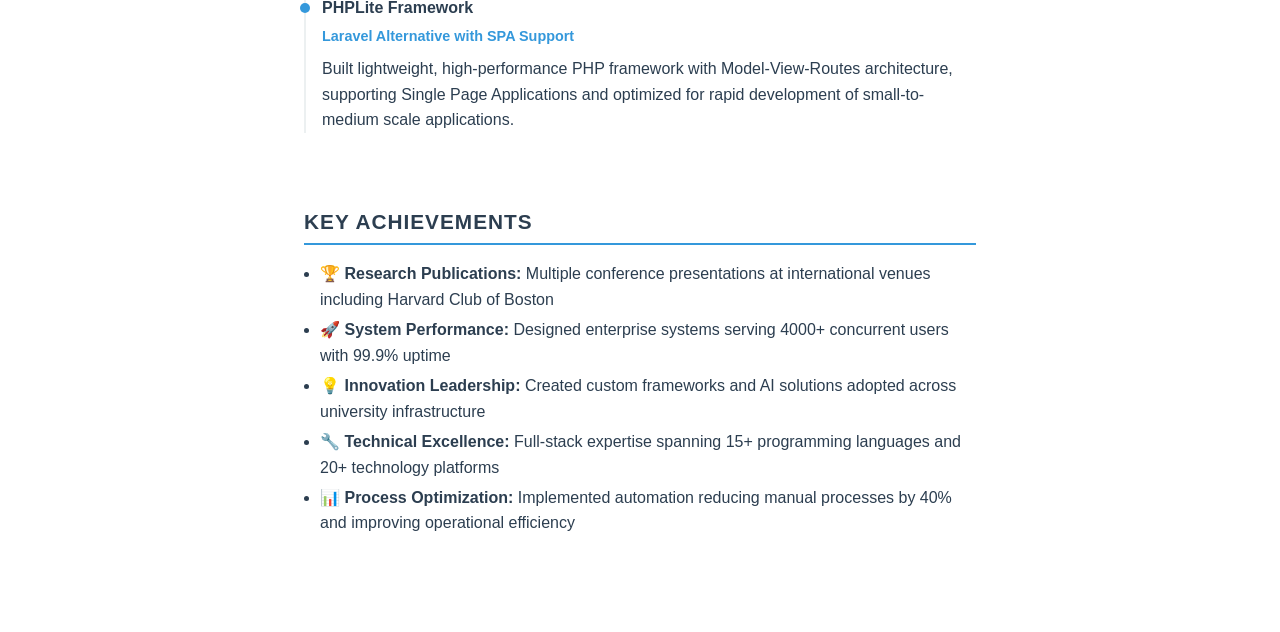
==== commit b63ed31c: "Updated skills" ====
--- a/resume.html
+++ b/resume.html
@@ -261,6 +261,7 @@
                     <span class="skill-tag">Linode</span>
                     <span class="skill-tag">Digital Ocean</span>
                     <span class="skill-tag">Docker</span>
+                    <span class="skill-tag">Podman</span>
                     <span class="skill-tag">Kubernetes</span>
                     <span class="skill-tag">CI/CD</span>
                     <span class="skill-tag">Git/GitLab</span>
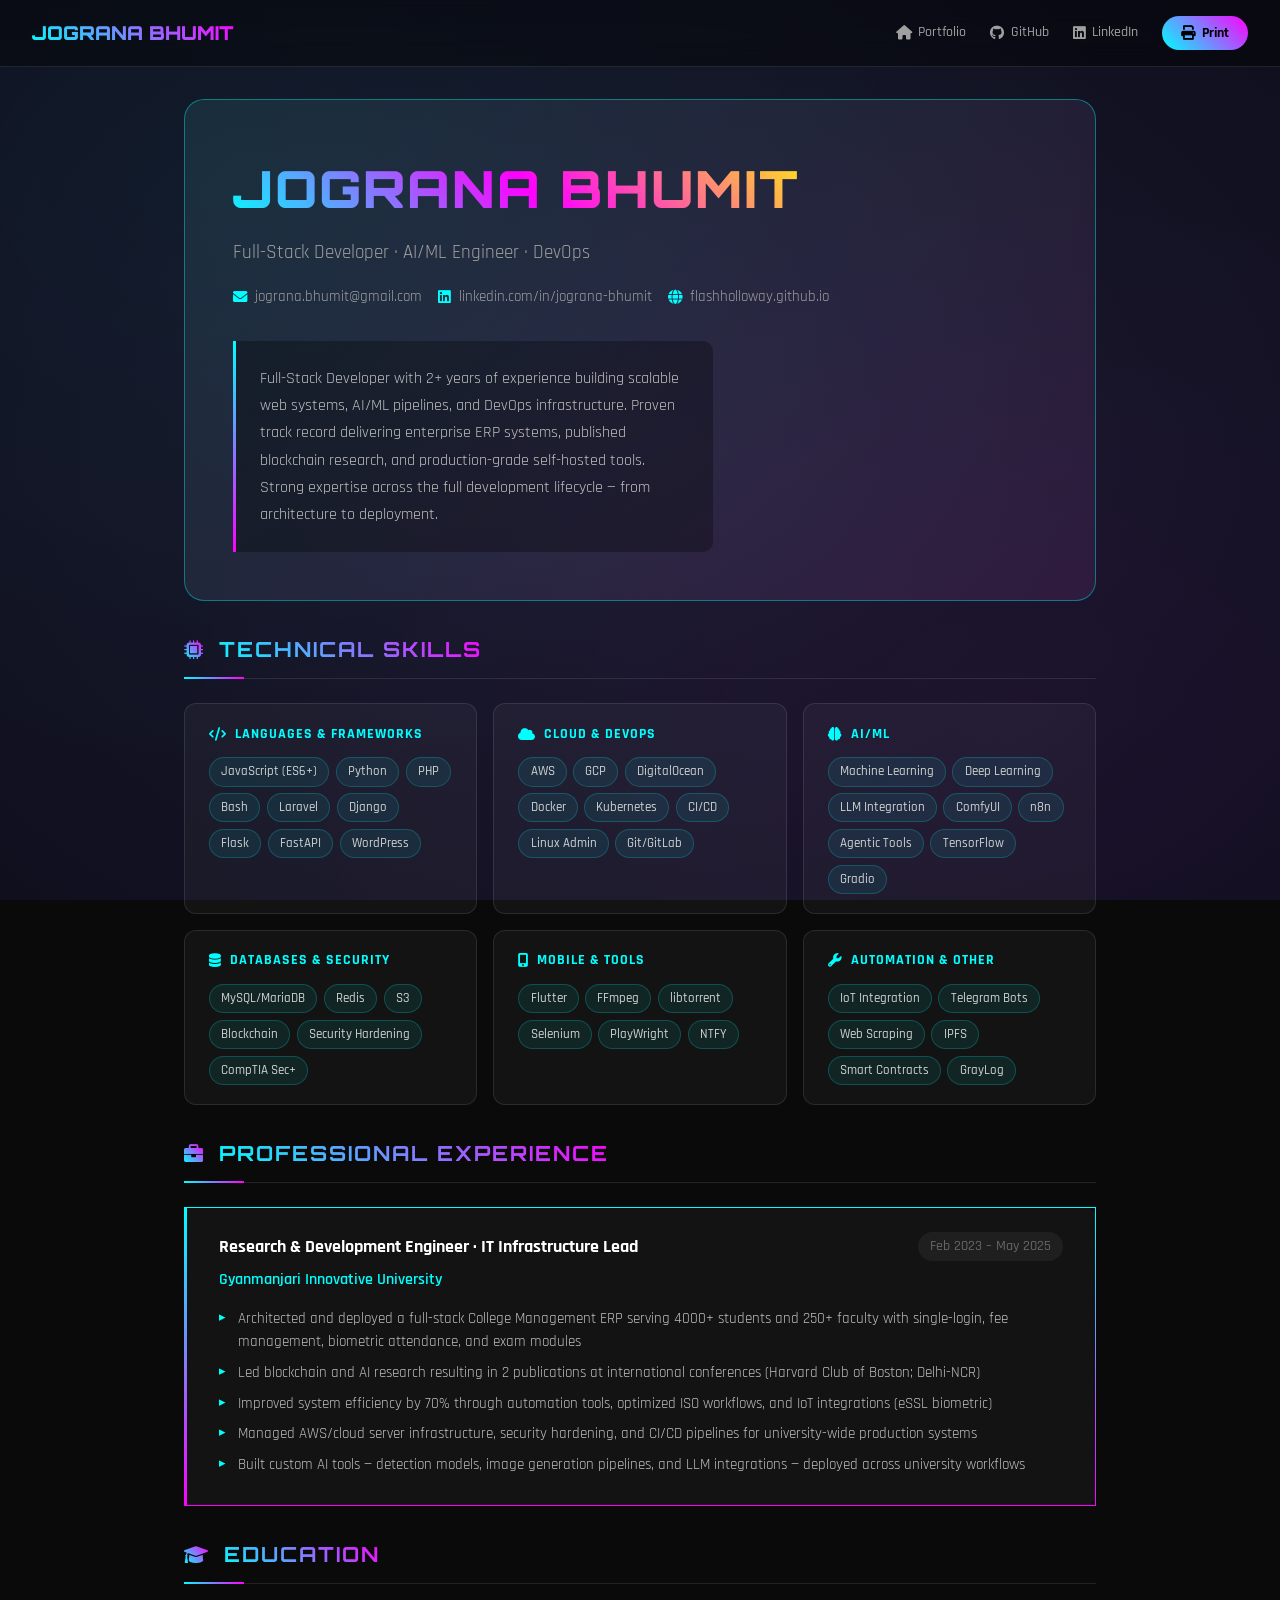
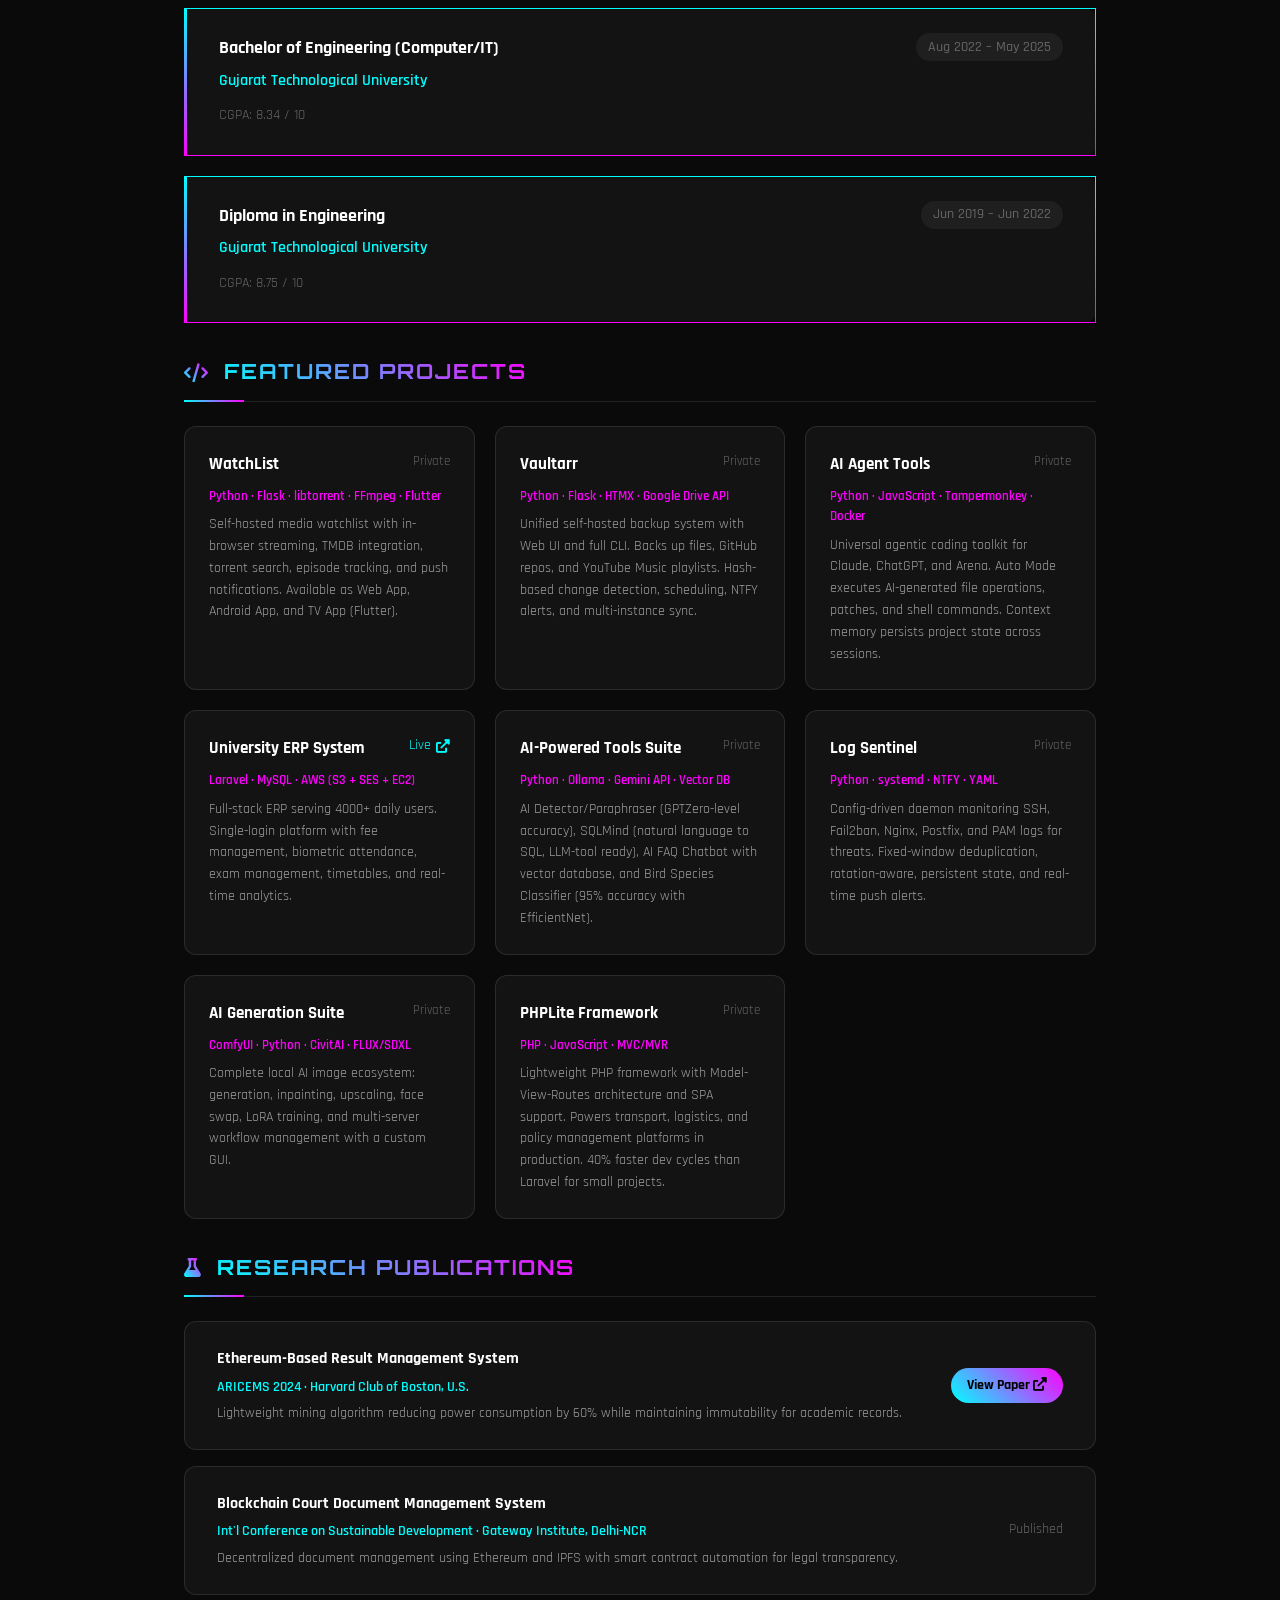
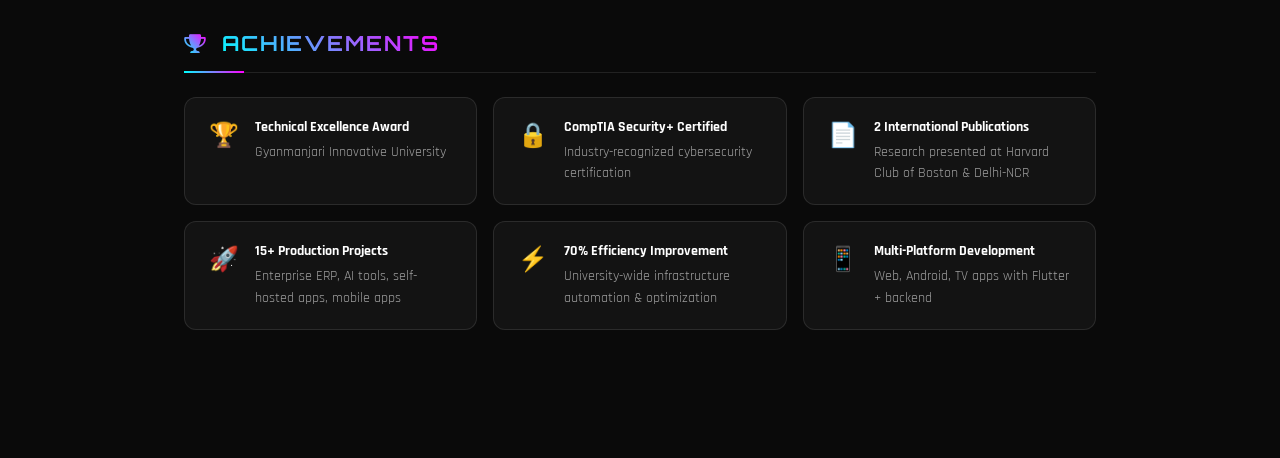
==== commit 2abd541e: "Updated portfolio" ====
--- a/resume.html
+++ b/resume.html
@@ -6,403 +6,844 @@
     <title>Jograna Bhumit - Resume</title>
     <link rel="icon"
         href="data:image/svg+xml,%3Csvg xmlns='http://www.w3.org/2000/svg' viewBox='0 0 100 100'%3E%3Cdefs%3E%3ClinearGradient id='g' x1='0' y1='0' x2='1' y2='1'%3E%3Cstop offset='0%25' stop-color='%2300ffff'/%3E%3Cstop offset='100%25' stop-color='%23ff00ff'/%3E%3C/linearGradient%3E%3C/defs%3E%3Cstyle%3E@import url('https://fonts.googleapis.com/css2?family=Orbitron:wght@900');%3C/style%3E%3Crect width='100' height='100' rx='20' fill='%230a0a0a' stroke='url(%23g)' stroke-width='5'/%3E%3Ctext x='50%25' y='50%25' font-family='Orbitron,sans-serif' font-size='50' font-weight='900' fill='url(%23g)' text-anchor='middle' dy='.35em'%3EJB%3C/text%3E%3C/svg%3E">
+    <link href="https://fonts.googleapis.com/css2?family=Orbitron:wght@400;700;900&family=Rajdhani:wght@300;400;500;600;700&display=swap" rel="stylesheet">
+    <link rel="stylesheet" href="https://cdnjs.cloudflare.com/ajax/libs/font-awesome/6.0.0/css/all.min.css">
     <style>
-        * {
-            margin: 0;
-            padding: 0;
-            box-sizing: border-box;
-        }
-        
+        :root {
+            --primary: #00ffff;
+            --secondary: #ff00ff;
+            --accent: #ffff00;
+            --bg: #0a0a0a;
+            --bg-card: rgba(255,255,255,0.04);
+            --bg-card-hover: rgba(0,255,255,0.06);
+            --border: rgba(255,255,255,0.1);
+            --border-accent: rgba(0,255,255,0.4);
+            --text: #ffffff;
+            --text-muted: #a0a0a0;
+            --text-dim: #666;
+        }
+
+        * { margin: 0; padding: 0; box-sizing: border-box; }
+
         body {
-            font-family: 'Segoe UI', Tahoma, Geneva, Verdana, sans-serif;
+            font-family: 'Rajdhani', sans-serif;
+            background: var(--bg);
+            color: var(--text);
             line-height: 1.6;
-            color: #333;
-            background: white;
-            max-width: 8.5in;
-            margin: 0 auto;
-            padding: 0.75in;
-        }
-        
-        .header {
-            text-align: center;
+            min-height: 100vh;
+        }
+
+        /* Animated background */
+        body::before {
+            content: '';
+            position: fixed;
+            inset: 0;
+            background:
+                radial-gradient(ellipse at 20% 20%, rgba(0,255,255,0.04) 0%, transparent 60%),
+                radial-gradient(ellipse at 80% 80%, rgba(255,0,255,0.04) 0%, transparent 60%),
+                radial-gradient(ellipse at center, #1a1a2e 0%, #0f0f1e 100%);
+            z-index: -1;
+        }
+
+        /* Top nav bar */
+        .topbar {
+            background: rgba(0,0,0,0.4);
+            backdrop-filter: blur(12px);
+            border-bottom: 1px solid var(--border);
+            padding: 1rem 2rem;
+            display: flex;
+            justify-content: space-between;
+            align-items: center;
+            position: sticky;
+            top: 0;
+            z-index: 100;
+        }
+
+        .topbar-logo {
+            font-family: 'Orbitron', monospace;
+            font-size: 1.2rem;
+            font-weight: 900;
+            background: linear-gradient(45deg, var(--primary), var(--secondary));
+            -webkit-background-clip: text;
+            -webkit-text-fill-color: transparent;
+            background-clip: text;
+        }
+
+        .topbar-links { display: flex; gap: 1.5rem; align-items: center; }
+        .topbar-links a {
+            color: var(--text-muted);
+            text-decoration: none;
+            font-size: 0.9rem;
+            font-weight: 500;
+            transition: color 0.2s;
+            display: flex;
+            align-items: center;
+            gap: 0.4rem;
+        }
+        .topbar-links a:hover { color: var(--primary); }
+
+        .print-btn {
+            background: linear-gradient(45deg, var(--primary), var(--secondary));
+            color: #000;
+            border: none;
+            padding: 0.5rem 1.2rem;
+            border-radius: 50px;
+            font-family: 'Rajdhani', sans-serif;
+            font-size: 0.9rem;
+            font-weight: 700;
+            cursor: pointer;
+            transition: all 0.3s;
+            display: flex;
+            align-items: center;
+            gap: 0.4rem;
+        }
+        .print-btn:hover { transform: translateY(-2px); box-shadow: 0 6px 20px rgba(0,255,255,0.3); }
+
+        /* Resume wrapper */
+        .resume-wrapper {
+            max-width: 960px;
+            margin: 2rem auto;
+            padding: 0 1.5rem 4rem;
+        }
+
+        /* Header block */
+        .resume-header {
+            background: var(--bg-card);
+            border: 1px solid var(--border-accent);
+            border-radius: 20px;
+            padding: 3rem;
             margin-bottom: 2rem;
-            border-bottom: 3px solid #2c3e50;
-            padding-bottom: 1rem;
-        }
-        
-        .name {
-            font-size: 2.5rem;
-            font-weight: 700;
-            color: #2c3e50;
+            position: relative;
+            overflow: hidden;
+        }
+
+        .resume-header::before {
+            content: '';
+            position: absolute;
+            inset: 0;
+            background: linear-gradient(135deg, rgba(0,255,255,0.05) 0%, rgba(255,0,255,0.05) 100%);
+        }
+
+        .resume-header-inner {
+            position: relative;
+            z-index: 1;
+            display: flex;
+            justify-content: space-between;
+            align-items: flex-start;
+            flex-wrap: wrap;
+            gap: 2rem;
+        }
+
+        .resume-name-block h1 {
+            font-family: 'Orbitron', monospace;
+            font-size: clamp(2rem, 5vw, 3.2rem);
+            font-weight: 900;
+            background: linear-gradient(45deg, var(--primary), var(--secondary), #ffff00);
+            -webkit-background-clip: text;
+            -webkit-text-fill-color: transparent;
+            background-clip: text;
             margin-bottom: 0.5rem;
             letter-spacing: 2px;
         }
-        
-        .contact-info {
-            display: flex;
-            justify-content: center;
-            gap: 2rem;
+
+        .resume-role {
+            font-size: 1.2rem;
+            color: var(--text-muted);
+            font-weight: 400;
+            margin-bottom: 1rem;
+        }
+
+        .resume-contact {
+            display: flex;
             flex-wrap: wrap;
-            margin-top: 1rem;
-        }
-        
+            gap: 1rem;
+            margin-top: 0.5rem;
+        }
+
         .contact-item {
-            color: #34495e;
-            font-size: 0.95rem;
             display: flex;
             align-items: center;
             gap: 0.5rem;
-        }
-        
-        .section {
-            margin: 1.5rem 0;
-        }
-        
-        .section-title {
+            color: var(--text-muted);
+            font-size: 0.95rem;
+            text-decoration: none;
+            transition: color 0.2s;
+        }
+        .contact-item:hover { color: var(--primary); }
+        .contact-item i { color: var(--primary); font-size: 0.9rem; }
+
+        .resume-summary {
+            max-width: 480px;
+            color: #c0c0c0;
+            font-size: 1rem;
+            line-height: 1.7;
+            padding: 1.5rem;
+            background: rgba(0,0,0,0.3);
+            border-left: 3px solid;
+            border-image: linear-gradient(to bottom, var(--primary), var(--secondary)) 1;
+            border-radius: 0 10px 10px 0;
+        }
+
+        /* Section styling */
+        .resume-section { margin-bottom: 2rem; }
+
+        .section-header {
+            display: flex;
+            align-items: center;
+            gap: 1rem;
+            margin-bottom: 1.5rem;
+            padding-bottom: 0.75rem;
+            border-bottom: 1px solid var(--border);
+            position: relative;
+        }
+
+        .section-header::after {
+            content: '';
+            position: absolute;
+            bottom: -1px; left: 0;
+            width: 60px; height: 2px;
+            background: linear-gradient(90deg, var(--primary), var(--secondary));
+        }
+
+        .section-header h2 {
+            font-family: 'Orbitron', monospace;
             font-size: 1.3rem;
             font-weight: 700;
-            color: #2c3e50;
-            margin-bottom: 1rem;
+            background: linear-gradient(45deg, var(--primary), var(--secondary));
+            -webkit-background-clip: text;
+            -webkit-text-fill-color: transparent;
+            background-clip: text;
+            text-transform: uppercase;
+            letter-spacing: 2px;
+        }
+
+        .section-header i {
+            font-size: 1.2rem;
+            background: linear-gradient(45deg, var(--primary), var(--secondary));
+            -webkit-background-clip: text;
+            -webkit-text-fill-color: transparent;
+            background-clip: text;
+        }
+
+        /* Skills grid */
+        .skills-grid {
+            display: grid;
+            grid-template-columns: repeat(auto-fit, minmax(260px, 1fr));
+            gap: 1rem;
+        }
+
+        .skill-box {
+            background: var(--bg-card);
+            border: 1px solid var(--border);
+            border-radius: 12px;
+            padding: 1.2rem 1.5rem;
+            transition: all 0.3s;
+        }
+
+        .skill-box:hover {
+            background: var(--bg-card-hover);
+            border-color: var(--border-accent);
+            transform: translateY(-3px);
+        }
+
+        .skill-box-title {
+            font-size: 0.85rem;
+            font-weight: 700;
+            color: var(--primary);
             text-transform: uppercase;
             letter-spacing: 1px;
-            border-bottom: 2px solid #3498db;
-            padding-bottom: 0.3rem;
-        }
-        
-        .summary {
-            font-size: 1rem;
-            line-height: 1.7;
-            color: #2c3e50;
-            text-align: justify;
-            background: #f8f9fa;
-            padding: 1rem;
-            border-left: 4px solid #3498db;
-            border-radius: 4px;
-        }
-        
-        .experience-item, .education-item, .project-item {
-            margin-bottom: 1.5rem;
-            padding-left: 1rem;
-            border-left: 2px solid #ecf0f1;
-            position: relative;
-        }
-        
-        .experience-item::before, .education-item::before, .project-item::before {
-            content: '';
-            position: absolute;
-            left: -6px;
-            top: 0.5rem;
-            width: 10px;
-            height: 10px;
-            border-radius: 50%;
-            background: #3498db;
-        }
-        
-        .job-title {
-            font-size: 1.1rem;
+            margin-bottom: 0.75rem;
+            display: flex;
+            align-items: center;
+            gap: 0.5rem;
+        }
+
+        .skill-tags {
+            display: flex;
+            flex-wrap: wrap;
+            gap: 0.4rem;
+        }
+
+        .skill-tag {
+            background: rgba(0,255,255,0.08);
+            border: 1px solid rgba(0,255,255,0.2);
+            color: #d0d0d0;
+            padding: 0.2rem 0.7rem;
+            border-radius: 20px;
+            font-size: 0.82rem;
+            font-weight: 500;
+            transition: all 0.2s;
+        }
+
+        .skill-tag:hover { background: rgba(0,255,255,0.15); color: var(--primary); }
+
+        /* Experience / Education items */
+        .timeline-item {
+            background: var(--bg-card);
+            border: 1px solid var(--border);
+            border-left: 3px solid;
+            border-image: linear-gradient(to bottom, var(--primary), var(--secondary)) 1;
+            border-radius: 0 12px 12px 0;
+            padding: 1.5rem 2rem;
+            margin-bottom: 1.25rem;
+            transition: all 0.3s;
+        }
+
+        .timeline-item:hover {
+            background: var(--bg-card-hover);
+            border-right-color: rgba(0,255,255,0.2);
+            transform: translateX(4px);
+        }
+
+        .timeline-header {
+            display: flex;
+            justify-content: space-between;
+            align-items: flex-start;
+            flex-wrap: wrap;
+            gap: 0.5rem;
+            margin-bottom: 0.3rem;
+        }
+
+        .timeline-title {
+            font-size: 1.15rem;
             font-weight: 700;
-            color: #2c3e50;
-            margin-bottom: 0.3rem;
-        }
-        
-        .company {
+            color: var(--text);
+        }
+
+        .timeline-date {
+            font-size: 0.85rem;
+            color: var(--text-dim);
+            font-weight: 500;
+            background: rgba(255,255,255,0.05);
+            padding: 0.2rem 0.75rem;
+            border-radius: 20px;
+            white-space: nowrap;
+        }
+
+        .timeline-company {
             font-size: 1rem;
             font-weight: 600;
-            color: #3498db;
-            margin-bottom: 0.2rem;
-        }
-        
-        .duration {
-            font-size: 0.9rem;
-            color: #7f8c8d;
-            margin-bottom: 0.8rem;
-        }
-        
-        .description {
-            color: #2c3e50;
-            line-height: 1.6;
-        }
-        
-        .description ul {
-            margin-left: 1rem;
-            margin-top: 0.5rem;
-        }
-        
-        .description li {
-            margin-bottom: 0.3rem;
-        }
-        
-        .skills-grid {
-            display: grid;
-            grid-template-columns: repeat(auto-fit, minmax(300px, 1fr));
-            gap: 1rem;
-            margin-top: 1rem;
-        }
-        
-        .skill-category {
-            background: #f8f9fa;
-            padding: 1rem;
-            border-radius: 8px;
-            border: 1px solid #ecf0f1;
-        }
-        
-        .skill-category-title {
-            font-weight: 700;
-            color: #2c3e50;
-            margin-bottom: 0.5rem;
-            font-size: 1rem;
-        }
-        
-        .skill-tags {
-            display: flex;
-            flex-wrap: wrap;
-            gap: 0.5rem;
-        }
-        
-        .skill-tag {
-            background: #3498db;
-            color: white;
-            padding: 0.3rem 0.8rem;
-            border-radius: 20px;
+            color: var(--primary);
+            margin-bottom: 0.75rem;
+        }
+
+        .timeline-meta {
             font-size: 0.85rem;
-            font-weight: 500;
-        }
-        
+            color: var(--text-dim);
+            margin-bottom: 0.25rem;
+        }
+
+        .timeline-bullets { list-style: none; margin-top: 0.75rem; }
+
+        .timeline-bullets li {
+            color: #c0c0c0;
+            font-size: 0.95rem;
+            padding: 0.25rem 0;
+            padding-left: 1.2rem;
+            position: relative;
+            line-height: 1.5;
+        }
+
+        .timeline-bullets li::before {
+            content: '▸';
+            position: absolute;
+            left: 0;
+            color: var(--primary);
+            font-size: 0.8rem;
+        }
+
+        /* Projects grid */
         .projects-grid {
             display: grid;
-            gap: 1rem;
-        }
-        
-        .project-category {
-            margin-bottom: 1.5rem;
-        }
-        
-        .project-category-title {
-            font-size: 1.1rem;
+            grid-template-columns: repeat(auto-fit, minmax(280px, 1fr));
+            gap: 1.25rem;
+        }
+
+        .project-card {
+            background: var(--bg-card);
+            border: 1px solid var(--border);
+            border-radius: 12px;
+            padding: 1.5rem;
+            transition: all 0.3s;
+            display: flex;
+            flex-direction: column;
+        }
+
+        .project-card:hover {
+            background: var(--bg-card-hover);
+            border-color: var(--border-accent);
+            transform: translateY(-4px);
+            box-shadow: 0 12px 30px rgba(0,255,255,0.1);
+        }
+
+        .project-card-header {
+            display: flex;
+            justify-content: space-between;
+            align-items: flex-start;
+            margin-bottom: 0.5rem;
+        }
+
+        .project-name {
+            font-size: 1.05rem;
             font-weight: 700;
-            color: #2c3e50;
-            margin-bottom: 0.8rem;
-            padding-bottom: 0.3rem;
-            border-bottom: 1px solid #bdc3c7;
-        }
-        
-        .project-title {
-            font-weight: 700;
-            color: #2c3e50;
-            margin-bottom: 0.3rem;
-        }
-        
-        .project-subtitle {
-            font-size: 0.9rem;
-            color: #3498db;
+            color: var(--text);
+        }
+
+        .project-link {
+            color: var(--primary);
+            text-decoration: none;
+            font-size: 0.85rem;
+            display: flex;
+            align-items: center;
+            gap: 0.3rem;
+            transition: color 0.2s;
+        }
+        .project-link:hover { color: var(--secondary); }
+
+        .project-tech {
+            font-size: 0.8rem;
+            color: var(--secondary);
             font-weight: 600;
             margin-bottom: 0.5rem;
         }
-        
-        .highlight {
-            background: linear-gradient(120deg, #a8e6cf 0%, #dcedc1 100%);
-            padding: 0.1rem 0.3rem;
-            border-radius: 3px;
-        }
-        
+
+        .project-desc {
+            font-size: 0.88rem;
+            color: var(--text-muted);
+            line-height: 1.55;
+            flex-grow: 1;
+        }
+
+        /* Research cards */
+        .research-card {
+            background: var(--bg-card);
+            border: 1px solid var(--border);
+            border-radius: 12px;
+            padding: 1.5rem 2rem;
+            margin-bottom: 1rem;
+            display: flex;
+            justify-content: space-between;
+            align-items: center;
+            flex-wrap: wrap;
+            gap: 1rem;
+            transition: all 0.3s;
+        }
+
+        .research-card:hover {
+            border-color: var(--border-accent);
+            background: var(--bg-card-hover);
+        }
+
+        .research-card h3 { font-size: 1rem; font-weight: 700; color: var(--text); margin-bottom: 0.3rem; }
+        .research-venue { font-size: 0.85rem; color: var(--primary); font-weight: 600; }
+
+        .research-link {
+            background: linear-gradient(45deg, var(--primary), var(--secondary));
+            color: #000;
+            padding: 0.4rem 1rem;
+            border-radius: 50px;
+            font-size: 0.85rem;
+            font-weight: 700;
+            text-decoration: none;
+            white-space: nowrap;
+            transition: all 0.3s;
+        }
+        .research-link:hover { transform: scale(1.05); box-shadow: 0 4px 15px rgba(0,255,255,0.3); }
+
+        /* Achievements */
+        .achievements-list {
+            display: grid;
+            grid-template-columns: repeat(auto-fit, minmax(220px, 1fr));
+            gap: 1rem;
+        }
+
+        .achievement-item {
+            background: var(--bg-card);
+            border: 1px solid var(--border);
+            border-radius: 12px;
+            padding: 1.2rem 1.5rem;
+            display: flex;
+            align-items: flex-start;
+            gap: 1rem;
+            transition: all 0.3s;
+        }
+
+        .achievement-item:hover {
+            border-color: var(--border-accent);
+            background: var(--bg-card-hover);
+        }
+
+        .achievement-icon {
+            font-size: 1.5rem;
+            flex-shrink: 0;
+        }
+
+        .achievement-text {
+            font-size: 0.9rem;
+            color: var(--text-muted);
+            line-height: 1.5;
+        }
+
+        .achievement-text strong { color: var(--text); display: block; margin-bottom: 0.2rem; }
+
+        /* Print styles */
         @media print {
-            body {
-                padding: 0.5in;
-                max-width: none;
-            }
-            .section {
-                break-inside: avoid;
-            }
+            body { background: white; color: #111; }
+            body::before { display: none; }
+            .topbar { display: none; }
+            .resume-wrapper { max-width: 100%; margin: 0; padding: 1rem; }
+            .resume-header { border-color: #ccc; background: #f9f9f9; }
+            .resume-header::before { display: none; }
+            .resume-name-block h1 { -webkit-text-fill-color: #111; background: none; color: #111; }
+            .section-header h2, .section-header i { -webkit-text-fill-color: #1a5276; background: none; color: #1a5276; }
+            .skill-tag { background: #eee; border-color: #ccc; color: #333; }
+            .timeline-item { border-image: none; border-left-color: #3498db; background: #f9f9f9; }
+            .project-card, .research-card, .achievement-item, .skill-box { background: #f9f9f9; border-color: #ddd; }
+            .resume-summary { background: #f0f8ff; border-left-color: #3498db; border-image: none; color: #333; }
+            .timeline-company, .contact-item i, .project-link { color: #1a5276; }
+            .print-btn { display: none; }
+        }
+
+        @media (max-width: 680px) {
+            .resume-header-inner { flex-direction: column; }
+            .resume-summary { max-width: 100%; }
+            .topbar-links a:not(.print-btn-wrap a) { display: none; }
         }
     </style>
 </head>
 <body>
-    <div class="header">
-        <div class="name">JOGRANA BHUMIT</div>
-        <div class="contact-info">
-            <div class="contact-item">📧 jograna.bhumit@gmail.com</div>
-            <div class="contact-item">💼 linkedin.com/in/jograna-bhumit</div>
-            <div class="contact-item">🌐 https://flashholloway.github.io/</div>
+
+    <!-- Top navigation bar -->
+    <div class="topbar">
+        <div class="topbar-logo">JOGRANA BHUMIT</div>
+        <div class="topbar-links">
+            <a href="index.html"><i class="fas fa-home"></i> Portfolio</a>
+            <a href="https://github.com/FlaShHolloway" target="_blank"><i class="fab fa-github"></i> GitHub</a>
+            <a href="https://linkedin.com/in/jograna-bhumit" target="_blank"><i class="fab fa-linkedin"></i> LinkedIn</a>
+            <button class="print-btn" onclick="window.print()"><i class="fas fa-print"></i> Print</button>
         </div>
     </div>
 
-    <div class="section">
-        <div class="section-title">Professional Summary</div>
-        <div class="summary">
-            <span class="highlight">Innovative Full-Stack Developer</span> with extensive expertise in modern web technologies, AI/ML implementations, and cloud infrastructure. Proven track record in <span class="highlight">scalable system architecture</span>, automation, and DevOps practices. Experienced in leading research projects and delivering enterprise-level solutions across blockchain, artificial intelligence, and cybersecurity domains. Strong background in <span class="highlight">end-to-end product development</span> from conception to deployment with focus on performance optimization and user experience.
+    <div class="resume-wrapper">
+
+        <!-- Header -->
+        <div class="resume-header">
+            <div class="resume-header-inner">
+                <div class="resume-name-block">
+                    <h1>JOGRANA BHUMIT</h1>
+                    <p class="resume-role">Full-Stack Developer · AI/ML Engineer · DevOps</p>
+                    <div class="resume-contact">
+                        <a href="mailto:jograna.bhumit@gmail.com" class="contact-item">
+                            <i class="fas fa-envelope"></i> jograna.bhumit@gmail.com
+                        </a>
+                        <a href="https://linkedin.com/in/jograna-bhumit" target="_blank" class="contact-item">
+                            <i class="fab fa-linkedin"></i> linkedin.com/in/jograna-bhumit
+                        </a>
+                        <a href="https://flashholloway.github.io" target="_blank" class="contact-item">
+                            <i class="fas fa-globe"></i> flashholloway.github.io
+                        </a>
+                    </div>
+                </div>
+                <div class="resume-summary">
+                    Full-Stack Developer with 2+ years of experience building scalable web systems, AI/ML pipelines, and DevOps infrastructure. Proven track record delivering enterprise ERP systems, published blockchain research, and production-grade self-hosted tools. Strong expertise across the full development lifecycle — from architecture to deployment.
+                </div>
+            </div>
         </div>
+
+        <!-- Technical Skills -->
+        <div class="resume-section">
+            <div class="section-header">
+                <i class="fas fa-microchip"></i>
+                <h2>Technical Skills</h2>
+            </div>
+            <div class="skills-grid">
+                <div class="skill-box">
+                    <div class="skill-box-title"><i class="fas fa-code"></i> Languages & Frameworks</div>
+                    <div class="skill-tags">
+                        <span class="skill-tag">JavaScript (ES6+)</span>
+                        <span class="skill-tag">Python</span>
+                        <span class="skill-tag">PHP</span>
+                        <span class="skill-tag">Bash</span>
+                        <span class="skill-tag">Laravel</span>
+                        <span class="skill-tag">Django</span>
+                        <span class="skill-tag">Flask</span>
+                        <span class="skill-tag">FastAPI</span>
+                        <span class="skill-tag">WordPress</span>
+                    </div>
+                </div>
+                <div class="skill-box">
+                    <div class="skill-box-title"><i class="fas fa-cloud"></i> Cloud & DevOps</div>
+                    <div class="skill-tags">
+                        <span class="skill-tag">AWS</span>
+                        <span class="skill-tag">GCP</span>
+                        <span class="skill-tag">DigitalOcean</span>
+                        <span class="skill-tag">Docker</span>
+                        <span class="skill-tag">Kubernetes</span>
+                        <span class="skill-tag">CI/CD</span>
+                        <span class="skill-tag">Linux Admin</span>
+                        <span class="skill-tag">Git/GitLab</span>
+                    </div>
+                </div>
+                <div class="skill-box">
+                    <div class="skill-box-title"><i class="fas fa-brain"></i> AI/ML</div>
+                    <div class="skill-tags">
+                        <span class="skill-tag">Machine Learning</span>
+                        <span class="skill-tag">Deep Learning</span>
+                        <span class="skill-tag">LLM Integration</span>
+                        <span class="skill-tag">ComfyUI</span>
+                        <span class="skill-tag">n8n</span>
+                        <span class="skill-tag">Agentic Tools</span>
+                        <span class="skill-tag">TensorFlow</span>
+                        <span class="skill-tag">Gradio</span>
+                    </div>
+                </div>
+                <div class="skill-box">
+                    <div class="skill-box-title"><i class="fas fa-database"></i> Databases & Security</div>
+                    <div class="skill-tags">
+                        <span class="skill-tag">MySQL/MariaDB</span>
+                        <span class="skill-tag">Redis</span>
+                        <span class="skill-tag">S3</span>
+                        <span class="skill-tag">Blockchain</span>
+                        <span class="skill-tag">Security Hardening</span>
+                        <span class="skill-tag">CompTIA Sec+</span>
+                    </div>
+                </div>
+                <div class="skill-box">
+                    <div class="skill-box-title"><i class="fas fa-mobile-alt"></i> Mobile & Tools</div>
+                    <div class="skill-tags">
+                        <span class="skill-tag">Flutter</span>
+                        <span class="skill-tag">FFmpeg</span>
+                        <span class="skill-tag">libtorrent</span>
+                        <span class="skill-tag">Selenium</span>
+                        <span class="skill-tag">PlayWright</span>
+                        <span class="skill-tag">NTFY</span>
+                    </div>
+                </div>
+                <div class="skill-box">
+                    <div class="skill-box-title"><i class="fas fa-wrench"></i> Automation & Other</div>
+                    <div class="skill-tags">
+                        <span class="skill-tag">IoT Integration</span>
+                        <span class="skill-tag">Telegram Bots</span>
+                        <span class="skill-tag">Web Scraping</span>
+                        <span class="skill-tag">IPFS</span>
+                        <span class="skill-tag">Smart Contracts</span>
+                        <span class="skill-tag">GrayLog</span>
+                    </div>
+                </div>
+            </div>
+        </div>
+
+        <!-- Experience -->
+        <div class="resume-section">
+            <div class="section-header">
+                <i class="fas fa-briefcase"></i>
+                <h2>Professional Experience</h2>
+            </div>
+
+            <div class="timeline-item">
+                <div class="timeline-header">
+                    <div class="timeline-title">Research & Development Engineer · IT Infrastructure Lead</div>
+                    <span class="timeline-date">Feb 2023 – May 2025</span>
+                </div>
+                <div class="timeline-company">Gyanmanjari Innovative University</div>
+                <ul class="timeline-bullets">
+                    <li>Architected and deployed a full-stack College Management ERP serving 4000+ students and 250+ faculty with single-login, fee management, biometric attendance, and exam modules</li>
+                    <li>Led blockchain and AI research resulting in 2 publications at international conferences (Harvard Club of Boston; Delhi-NCR)</li>
+                    <li>Improved system efficiency by 70% through automation tools, optimized ISO workflows, and IoT integrations (eSSL biometric)</li>
+                    <li>Managed AWS/cloud server infrastructure, security hardening, and CI/CD pipelines for university-wide production systems</li>
+                    <li>Built custom AI tools — detection models, image generation pipelines, and LLM integrations — deployed across university workflows</li>
+                </ul>
+            </div>
+        </div>
+
+        <!-- Education -->
+        <div class="resume-section">
+            <div class="section-header">
+                <i class="fas fa-graduation-cap"></i>
+                <h2>Education</h2>
+            </div>
+
+            <div class="timeline-item">
+                <div class="timeline-header">
+                    <div class="timeline-title">Bachelor of Engineering (Computer/IT)</div>
+                    <span class="timeline-date">Aug 2022 – May 2025</span>
+                </div>
+                <div class="timeline-company">Gujarat Technological University</div>
+                <div class="timeline-meta">CGPA: 8.34 / 10</div>
+            </div>
+
+            <div class="timeline-item">
+                <div class="timeline-header">
+                    <div class="timeline-title">Diploma in Engineering</div>
+                    <span class="timeline-date">Jun 2019 – Jun 2022</span>
+                </div>
+                <div class="timeline-company">Gujarat Technological University</div>
+                <div class="timeline-meta">CGPA: 8.75 / 10</div>
+            </div>
+        </div>
+
+        <!-- Featured Projects -->
+        <div class="resume-section">
+            <div class="section-header">
+                <i class="fas fa-code"></i>
+                <h2>Featured Projects</h2>
+            </div>
+            <div class="projects-grid">
+
+                <div class="project-card">
+                    <div class="project-card-header">
+                        <div class="project-name">WatchList</div>
+                        <span style="color: var(--text-dim); font-size:0.8rem;">Private</span>
+                    </div>
+                    <div class="project-tech">Python · Flask · libtorrent · FFmpeg · Flutter</div>
+                    <p class="project-desc">Self-hosted media watchlist with in-browser streaming, TMDB integration, torrent search, episode tracking, and push notifications. Available as Web App, Android App, and TV App (Flutter).</p>
+                </div>
+
+                <div class="project-card">
+                    <div class="project-card-header">
+                        <div class="project-name">Vaultarr</div>
+                        <span style="color: var(--text-dim); font-size:0.8rem;">Private</span>
+                    </div>
+                    <div class="project-tech">Python · Flask · HTMX · Google Drive API</div>
+                    <p class="project-desc">Unified self-hosted backup system with Web UI and full CLI. Backs up files, GitHub repos, and YouTube Music playlists. Hash-based change detection, scheduling, NTFY alerts, and multi-instance sync.</p>
+                </div>
+
+                <div class="project-card">
+                    <div class="project-card-header">
+                        <div class="project-name">AI Agent Tools</div>
+                        <span style="color: var(--text-dim); font-size:0.8rem;">Private</span>
+                    </div>
+                    <div class="project-tech">Python · JavaScript · Tampermonkey · Docker</div>
+                    <p class="project-desc">Universal agentic coding toolkit for Claude, ChatGPT, and Arena. Auto Mode executes AI-generated file operations, patches, and shell commands. Context memory persists project state across sessions.</p>
+                </div>
+
+                <div class="project-card">
+                    <div class="project-card-header">
+                        <div class="project-name">University ERP System</div>
+                        <a href="https://erp.gmiu.edu.in" target="_blank" class="project-link">Live <i class="fas fa-external-link-alt"></i></a>
+                    </div>
+                    <div class="project-tech">Laravel · MySQL · AWS (S3 + SES + EC2)</div>
+                    <p class="project-desc">Full-stack ERP serving 4000+ daily users. Single-login platform with fee management, biometric attendance, exam management, timetables, and real-time analytics.</p>
+                </div>
+
+                <div class="project-card">
+                    <div class="project-card-header">
+                        <div class="project-name">AI-Powered Tools Suite</div>
+                        <span style="color: var(--text-dim); font-size:0.8rem;">Private</span>
+                    </div>
+                    <div class="project-tech">Python · Ollama · Gemini API · Vector DB</div>
+                    <p class="project-desc">AI Detector/Paraphraser (GPTZero-level accuracy), SQLMind (natural language to SQL, LLM-tool ready), AI FAQ Chatbot with vector database, and Bird Species Classifier (95% accuracy with EfficientNet).</p>
+                </div>
+
+                <div class="project-card">
+                    <div class="project-card-header">
+                        <div class="project-name">Log Sentinel</div>
+                        <span style="color: var(--text-dim); font-size:0.8rem;">Private</span>
+                    </div>
+                    <div class="project-tech">Python · systemd · NTFY · YAML</div>
+                    <p class="project-desc">Config-driven daemon monitoring SSH, Fail2ban, Nginx, Postfix, and PAM logs for threats. Fixed-window deduplication, rotation-aware, persistent state, and real-time push alerts.</p>
+                </div>
+
+                <div class="project-card">
+                    <div class="project-card-header">
+                        <div class="project-name">AI Generation Suite</div>
+                        <span style="color: var(--text-dim); font-size:0.8rem;">Private</span>
+                    </div>
+                    <div class="project-tech">ComfyUI · Python · CivitAI · FLUX/SDXL</div>
+                    <p class="project-desc">Complete local AI image ecosystem: generation, inpainting, upscaling, face swap, LoRA training, and multi-server workflow management with a custom GUI.</p>
+                </div>
+
+                <div class="project-card">
+                    <div class="project-card-header">
+                        <div class="project-name">PHPLite Framework</div>
+                        <span style="color: var(--text-dim); font-size:0.8rem;">Private</span>
+                    </div>
+                    <div class="project-tech">PHP · JavaScript · MVC/MVR</div>
+                    <p class="project-desc">Lightweight PHP framework with Model-View-Routes architecture and SPA support. Powers transport, logistics, and policy management platforms in production. 40% faster dev cycles than Laravel for small projects.</p>
+                </div>
+
+            </div>
+        </div>
+
+        <!-- Research -->
+        <div class="resume-section">
+            <div class="section-header">
+                <i class="fas fa-flask"></i>
+                <h2>Research Publications</h2>
+            </div>
+
+            <div class="research-card">
+                <div>
+                    <h3>Ethereum-Based Result Management System</h3>
+                    <div class="research-venue">ARICEMS 2024 · Harvard Club of Boston, U.S.</div>
+                    <p style="font-size:0.85rem;color:var(--text-muted);margin-top:0.3rem;">Lightweight mining algorithm reducing power consumption by 60% while maintaining immutability for academic records.</p>
+                </div>
+                <a href="https://londoninstitutesd.co.uk/wp-content/uploads/2025/05/02-ARICON-Aug-2024-Boston-US.pdf" target="_blank" class="research-link">View Paper <i class="fas fa-external-link-alt"></i></a>
+            </div>
+
+            <div class="research-card">
+                <div>
+                    <h3>Blockchain Court Document Management System</h3>
+                    <div class="research-venue">Int'l Conference on Sustainable Development · Gateway Institute, Delhi-NCR</div>
+                    <p style="font-size:0.85rem;color:var(--text-muted);margin-top:0.3rem;">Decentralized document management using Ethereum and IPFS with smart contract automation for legal transparency.</p>
+                </div>
+                <span style="color:var(--text-dim);font-size:0.85rem;">Published</span>
+            </div>
+        </div>
+
+        <!-- Achievements -->
+        <div class="resume-section">
+            <div class="section-header">
+                <i class="fas fa-trophy"></i>
+                <h2>Achievements</h2>
+            </div>
+            <div class="achievements-list">
+                <div class="achievement-item">
+                    <span class="achievement-icon">🏆</span>
+                    <div class="achievement-text">
+                        <strong>Technical Excellence Award</strong>
+                        Gyanmanjari Innovative University
+                    </div>
+                </div>
+                <div class="achievement-item">
+                    <span class="achievement-icon">🔒</span>
+                    <div class="achievement-text">
+                        <strong>CompTIA Security+ Certified</strong>
+                        Industry-recognized cybersecurity certification
+                    </div>
+                </div>
+                <div class="achievement-item">
+                    <span class="achievement-icon">📄</span>
+                    <div class="achievement-text">
+                        <strong>2 International Publications</strong>
+                        Research presented at Harvard Club of Boston & Delhi-NCR
+                    </div>
+                </div>
+                <div class="achievement-item">
+                    <span class="achievement-icon">🚀</span>
+                    <div class="achievement-text">
+                        <strong>15+ Production Projects</strong>
+                        Enterprise ERP, AI tools, self-hosted apps, mobile apps
+                    </div>
+                </div>
+                <div class="achievement-item">
+                    <span class="achievement-icon">⚡</span>
+                    <div class="achievement-text">
+                        <strong>70% Efficiency Improvement</strong>
+                        University-wide infrastructure automation & optimization
+                    </div>
+                </div>
+                <div class="achievement-item">
+                    <span class="achievement-icon">📱</span>
+                    <div class="achievement-text">
+                        <strong>Multi-Platform Development</strong>
+                        Web, Android, TV apps with Flutter + backend
+                    </div>
+                </div>
+            </div>
+        </div>
+
     </div>
 
-    <div class="section">
-        <div class="section-title">Technical Expertise</div>
-        <div class="skills-grid">
-            <div class="skill-category">
-                <div class="skill-category-title">🚀 Programming & Frameworks</div>
-                <div class="skill-tags">
-                    <span class="skill-tag">JavaScript (ES6+)</span>
-                    <span class="skill-tag">Python</span>
-                    <span class="skill-tag">PHP</span>
-                    <span class="skill-tag">Laravel</span>
-                    <span class="skill-tag">Django</span>
-                    <span class="skill-tag">Flask</span>
-                    <span class="skill-tag">WordPress</span>
-                    <span class="skill-tag">Fast API</span>
-                    <span class="skill-tag">Selenium</span>
-                    <span class="skill-tag">PlayWright</span>
-                    <span class="skill-tag">Helium</span>
-                    <span class="skill-tag">LaVague</span>
-                </div>
-            </div>
-            <div class="skill-category">
-                <div class="skill-category-title">☁️ Cloud & DevOps</div>
-                <div class="skill-tags">
-                    <span class="skill-tag">AWS</span>
-                    <span class="skill-tag">GCP</span>
-                    <span class="skill-tag">Linode</span>
-                    <span class="skill-tag">Digital Ocean</span>
-                    <span class="skill-tag">Docker</span>
-                    <span class="skill-tag">Podman</span>
-                    <span class="skill-tag">Kubernetes</span>
-                    <span class="skill-tag">CI/CD</span>
-                    <span class="skill-tag">Git/GitLab</span>
-                    <span class="skill-tag">Redis</span>
-                    <span class="skill-tag">Linux Administration</span>
-                </div>
-            </div>
-            <div class="skill-category">
-                <div class="skill-category-title">🤖 AI/ML & Data Science</div>
-                <div class="skill-tags">
-                    <span class="skill-tag">Machine Learning</span>
-                    <span class="skill-tag">Deep Learning</span>
-                    <span class="skill-tag">LLM Integration</span>
-                    <span class="skill-tag">ComfyUI</span>
-                    <span class="skill-tag">n8n</span>
-                    <span class="skill-tag">OpenHands</span>
-                    <span class="skill-tag">Agentic Tools</span>
-                    <span class="skill-tag">Gradio</span>
-                    <span class="skill-tag">Streamlit</span>
-                    <span class="skill-tag">Model Training</span>
-                    <span class="skill-tag">Data Pipeline</span>
-                    <span class="skill-tag">Research & Publication</span>
-                </div>
-            </div>
-            <div class="skill-category">
-                <div class="skill-category-title">🔒 Database & Security</div>
-                <div class="skill-tags">
-                    <span class="skill-tag">MySQL/MariaDB</span>
-                    <span class="skill-tag">SQL Optimization</span>
-                    <span class="skill-tag">Blockchain</span>
-                    <span class="skill-tag">Smart Contracts</span>
-                    <span class="skill-tag">Security Hardening</span>
-                    <span class="skill-tag">Server Administration</span>
-                </div>
-            </div>
-        </div>
-    </div>
-
-    <div class="section">
-        <div class="section-title">Professional Experience</div>
-        <div class="experience-item">
-            <div class="job-title">Research & Development Engineer | IT Infrastructure Lead</div>
-            <div class="company">Gyanmanjari Innovative University</div>
-            <div class="duration">February 2023 - May 2025 | 2+ Years</div>
-            <div class="description">
-                <ul>
-                    <li><strong>Enterprise System Architecture:</strong> Designed and deployed comprehensive College Management System serving 4000+ users daily, streamlining operations for faculty, staff, and students</li>
-                    <li><strong>Research Leadership:</strong> Led cutting-edge research projects in Blockchain and AI technologies, resulting in multiple conference publications and innovative solutions</li>
-                    <li><strong>Infrastructure Optimization:</strong> Implemented advanced automation tools and IoT integrations, improving system efficiency by 40% and reducing manual processes</li>
-                    <li><strong>Technology Innovation:</strong> Developed custom frameworks and AI-powered solutions, establishing new standards for university technology infrastructure</li>
-                </ul>
-            </div>
-        </div>
-    </div>
-
-    <div class="section">
-        <div class="section-title">Education</div>
-        <div class="education-item">
-            <div class="job-title">Bachelor of Engineering</div>
-            <div class="company">Gujarat Technological University</div>
-            <div class="duration">August 2022 - May 2025 | CGPA: 8.34/10</div>
-        </div>
-        <div class="education-item">
-            <div class="job-title">Diploma in Engineering</div>
-            <div class="company">Gujarat Technological University</div>
-            <div class="duration">June 2019 - June 2022 | CGPA: 8.6/10</div>
-        </div>
-    </div>
-
-    <div class="section">
-        <div class="section-title">Featured Projects & Research</div>
-        <div class="projects-grid">
-            <div class="project-category">
-                <div class="project-category-title">🔬 Research Publications</div>
-                <div class="project-item">
-                    <div class="project-title">Ethereum-Based Result Management System</div>
-                    <div class="project-subtitle">ARICEMS 2024 - Harvard Club of Boston, U.S.</div>
-                    <div class="description">Developed innovative blockchain solution with lightweight mining algorithm, reducing power consumption by 60% while maintaining security and immutability for academic records.</div>
-                </div>
-                <div class="project-item">
-                    <div class="project-title">Blockchain Court Document Management System</div>
-                    <div class="project-subtitle">International Conference on Sustainable Development - Gateway Institute, Delhi</div>
-                    <div class="description">Engineered decentralized document management using Ethereum and IPFS with smart contract automation, enhancing legal transparency and document integrity.</div>
-                </div>
-            </div>
-
-            <div class="project-category">
-                <div class="project-category-title">💼 Enterprise Applications</div>
-                <div class="project-item">
-                    <div class="project-title">University Management System</div>
-                    <div class="project-subtitle">Production System - erp.gmiu.edu.in</div>
-                    <div class="description">Full-stack ERP solution with single sign-on, integrated fee management, attendance tracking via biometric systems, examination management, and real-time analytics dashboard.</div>
-                </div>
-                <div class="project-item">
-                    <div class="project-title">Event Management Platform</div>
-                    <div class="project-subtitle">GMIU Tech Fest 2023 & 2024</div>
-                    <div class="description">Scalable event management system with QR-based invitation system, bulk communication, and real-time attendance tracking serving 2000+ participants.</div>
-                </div>
-            </div>
-
-            <div class="project-category">
-                <div class="project-category-title">🤖 AI/ML Innovation</div>
-                <div class="project-item">
-                    <div class="project-title">AI Generation Suite</div>
-                    <div class="project-subtitle">ComfyUI & CivitAI Integration</div>
-                    <div class="description">Complete local AI ecosystem supporting FLUX, SDXL models with advanced features: image generation, inpainting, upscaling, face swap, and multi-server workflow management.</div>
-                </div>
-                <div class="project-item">
-                    <div class="project-title">Advanced AI Content Tools</div>
-                    <div class="project-subtitle">Custom ML Models</div>
-                    <div class="description">Developed AI humanizer bypassing major detection systems (Turnitin, GPTZero) and custom AI detector trained on PAN 25 dataset (360k+ variants) achieving GPTZero-level accuracy.</div>
-                </div>
-                <div class="project-item">
-                    <div class="project-title">SQLMind</div>
-                    <div class="project-subtitle">AI Powered Database Retriever</div>
-                    <div class="description">Developed AI powered database retriever that can retrieve data using natural language. This tool can be integrated as Agentic Tool for any LLM model that supports agentic tools.</div>
-                </div>
-            </div>
-
-            <div class="project-category">
-                <div class="project-category-title">⚡ Custom Framework Development</div>
-                <div class="project-item">
-                    <div class="project-title">PHPLite Framework</div>
-                    <div class="project-subtitle">Laravel Alternative with SPA Support</div>
-                    <div class="description">Built lightweight, high-performance PHP framework with Model-View-Routes architecture, supporting Single Page Applications and optimized for rapid development of small-to-medium scale applications.</div>
-                </div>
-            </div>
-        </div>
-    </div>
-
-    <div class="section">
-        <div class="section-title">Key Achievements</div>
-        <div class="description">
-            <ul>
-                <li>🏆 <strong>Research Publications:</strong> Multiple conference presentations at international venues including Harvard Club of Boston</li>
-                <li>🚀 <strong>System Performance:</strong> Designed enterprise systems serving 4000+ concurrent users with 99.9% uptime</li>
-                <li>💡 <strong>Innovation Leadership:</strong> Created custom frameworks and AI solutions adopted across university infrastructure</li>
-                <li>🔧 <strong>Technical Excellence:</strong> Full-stack expertise spanning 15+ programming languages and 20+ technology platforms</li>
-                <li>📊 <strong>Process Optimization:</strong> Implemented automation reducing manual processes by 40% and improving operational efficiency</li>
-            </ul>
-        </div>
-    </div>
 </body>
 </html>
